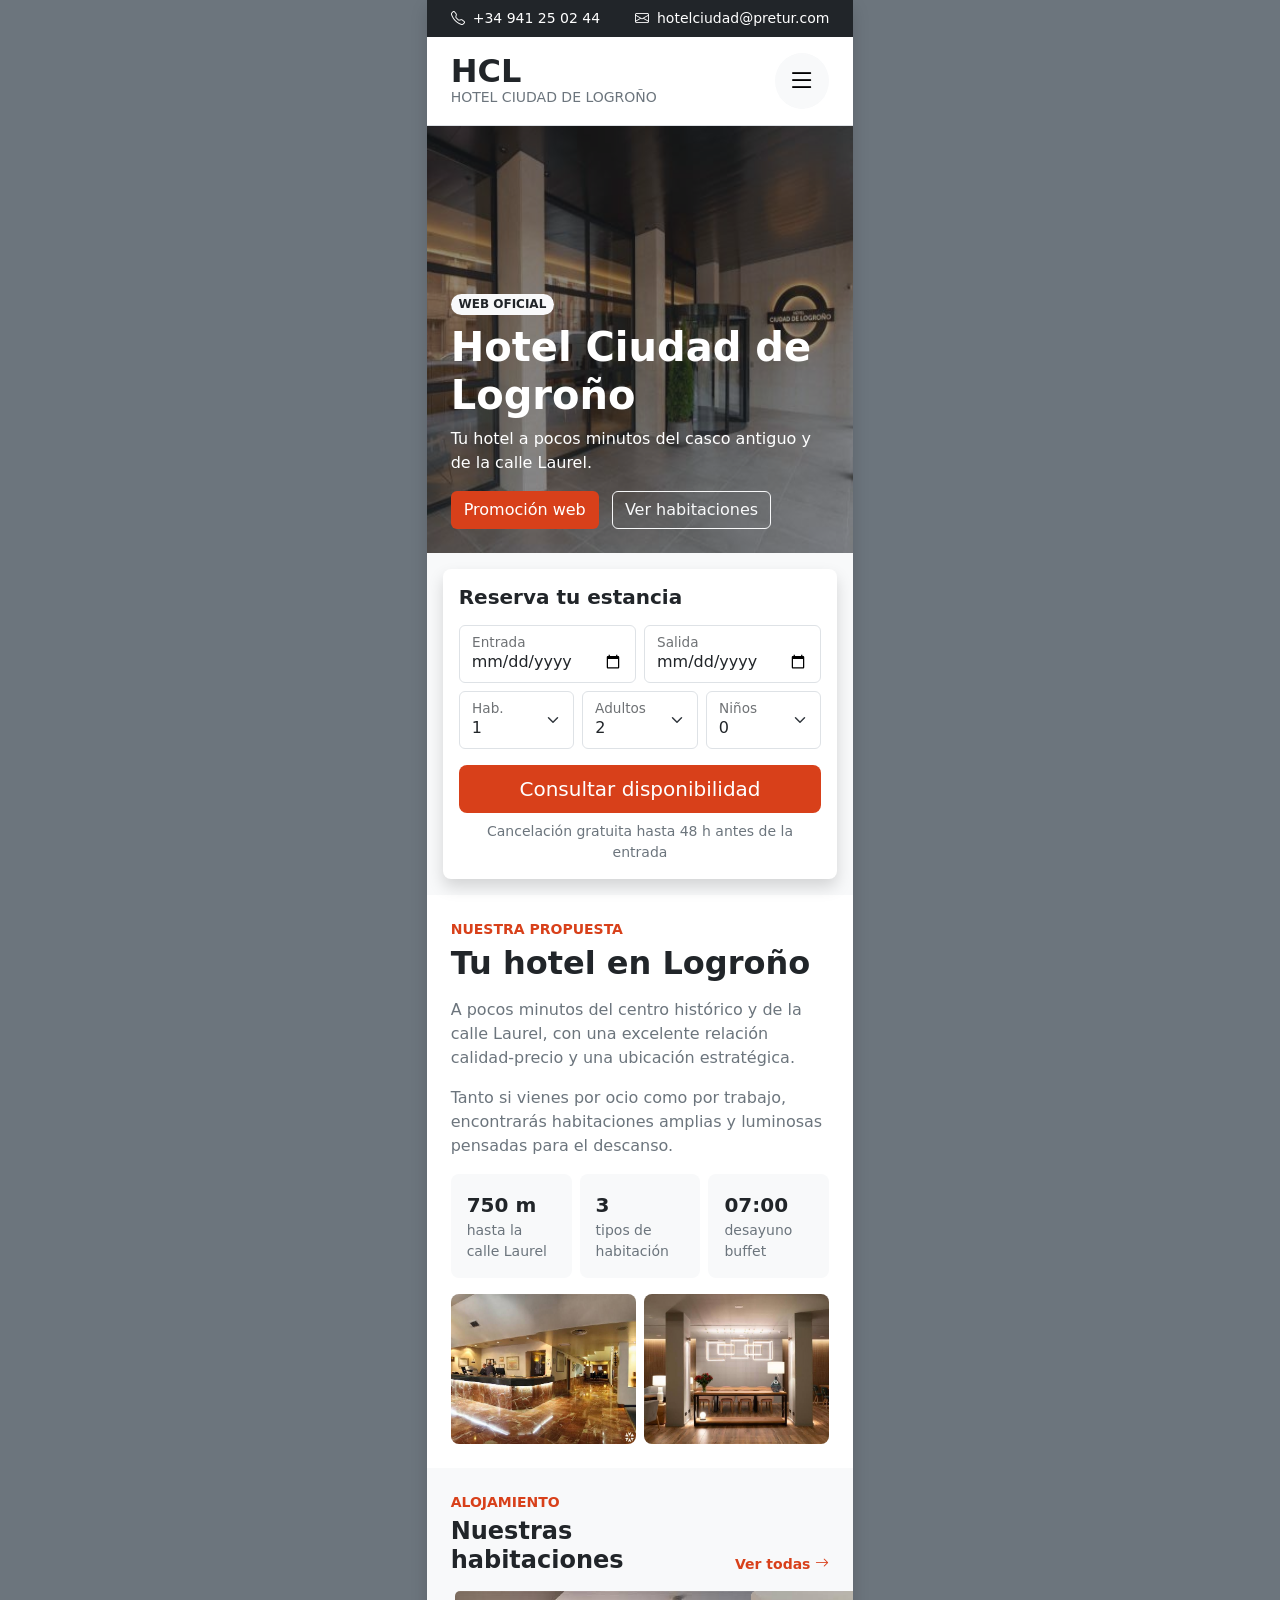
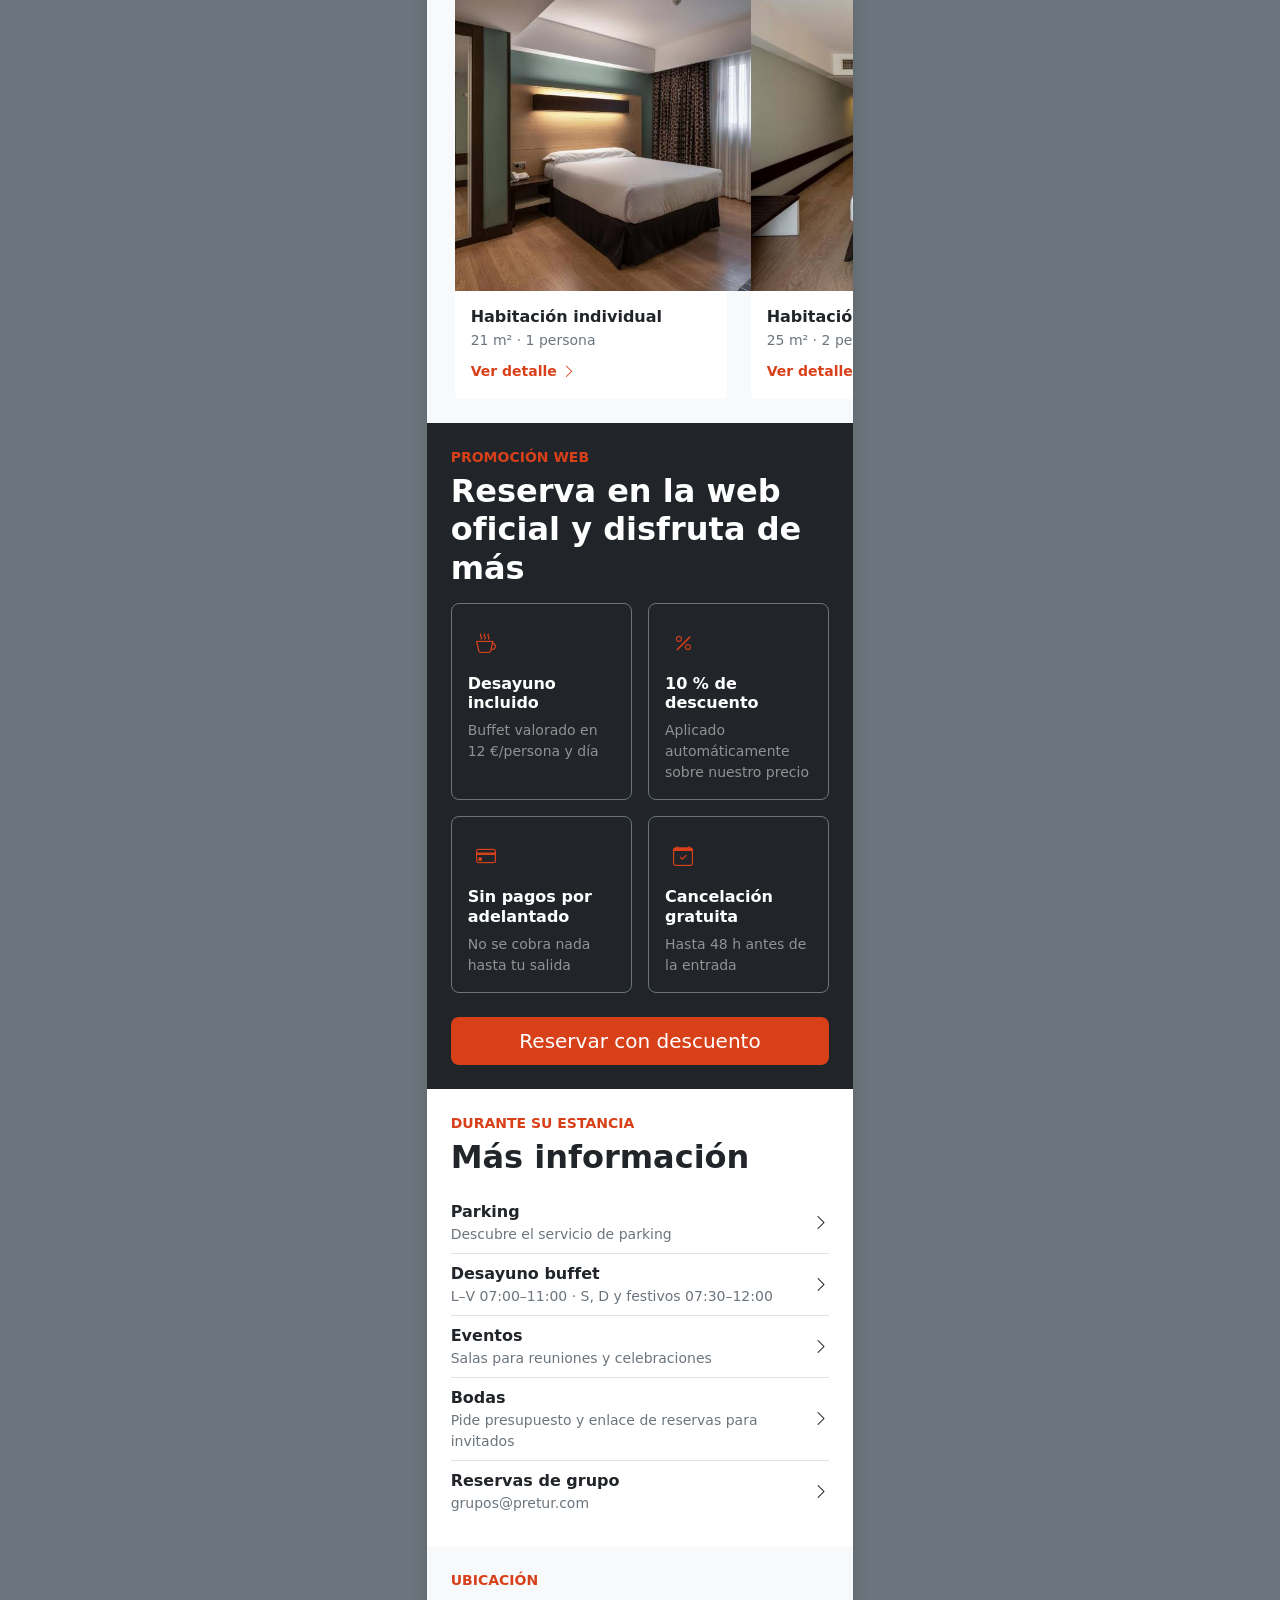
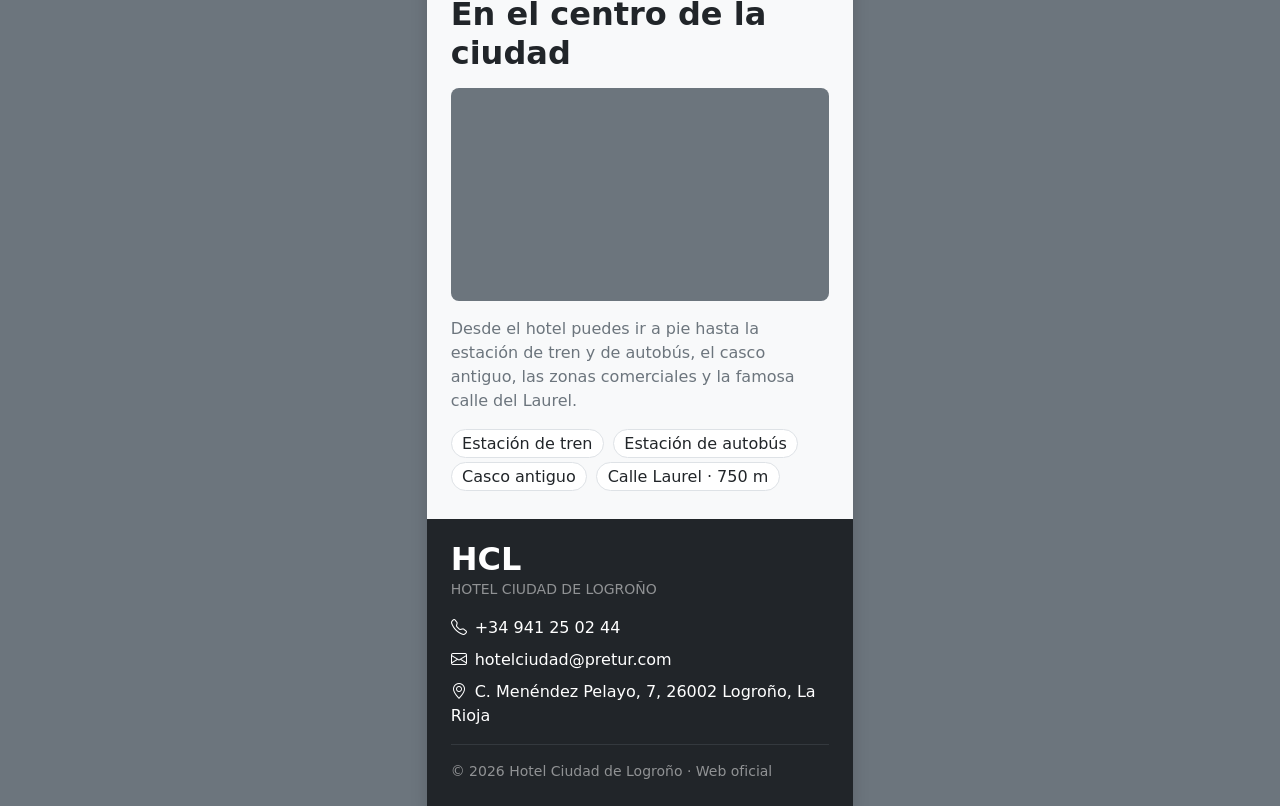
==== index.html @ 23ffe37f "primer commit" ====
<!DOCTYPE html>
<html lang="es">

<head>
    <meta charset="UTF-8">
    <meta name="viewport" content="width=device-width, initial-scale=1.0">
    <title>Hotel Ciudad de Logroño</title>
    <link href="https://cdn.jsdelivr.net/npm/bootstrap@5.0.2/dist/css/bootstrap.min.css" rel="stylesheet"
        integrity="sha384-EVSTQN3/azprG1Anm3QDgpJLIm9Nao0Yz1ztcQTwFspd3yD65VohhpuuCOmLASjC" crossorigin="anonymous">
    <link rel="stylesheet" href="https://cdn.jsdelivr.net/npm/bootstrap-icons@1.10.5/font/bootstrap-icons.css">
</head>

<body class="bg-secondary">
    <!-- Marco "movil": columna central que se estrecha en pantallas grandes -->
    <div class="container-fluid">
        <div class="row justify-content-center">
            <div class="col-12 col-sm-8 col-md-6 col-lg-5 col-xl-4 p-0 bg-white shadow">

                <!-- ================= HEADER ================= -->
                <header>
                    <div class="bg-dark text-white small py-2 px-4 d-flex justify-content-between align-items-center">
                        <span><i class="bi bi-telephone me-2"></i>+34 941 25 02 44</span>
                        <span><i class="bi bi-envelope me-2"></i>hotelciudad@pretur.com</span>
                    </div>  

                    <div class="bg-white border-bottom px-4 py-3 d-flex justify-content-between align-items-center">
                        <div class="d-flex flex-column">
                            <span class="h2 fw-bold text-dark lh-1 m-0">HCL</span>
                            <span class="small text-secondary text-uppercase text-nowrap">Hotel Ciudad de Logroño</span>
                        </div>
                        <button class="btn btn-light rounded-circle" type="button" aria-label="Menú">
                            <i class="bi bi-list fs-3"></i>
                        </button>
                    </div>
                </header>

                <main>

                    <!-- ================= HERO ================= -->
                    <section class="ratio ratio-1x1 bg-dark">
                        <div class="card bg-dark text-white border-0 rounded-0">
                            <img src="images/portada.jpg" class="card-img h-100 rounded-0" alt="Hotel Ciudad de Logroño"
                                style="background-color: grey; opacity: 50%;">
                            <div class="card-img-overlay d-flex flex-column justify-content-end p-4">
                                <div>
                                    <span class="badge rounded-pill bg-light text-dark mb-2">WEB OFICIAL</span>
                                </div>
                                <h2 class="display-6 fw-bold">Hotel Ciudad de Logroño</h2>
                                <p>Tu hotel a pocos minutos del casco antiguo y de la calle Laurel.</p>
                                <div>
                                    <a href="#promocion" class="btn me-2"
                                        style="background-color: #D8401A; color: white;">Promoción web</a>
                                    <a href="#habitaciones" class="btn btn-outline-light">Ver habitaciones</a>
                                </div>
                            </div>
                        </div>
                    </section>

                    <!-- ================= BUSCADOR ================= -->
                    <section class="bg-light p-3">
                        <form class="card border-0 shadow rounded-3">
                            <div class="card-body">
                                <h3 class="h5 fw-bold mb-3">Reserva tu estancia</h3>

                                <div class="row g-2 mb-2">
                                    <div class="col-6">
                                        <div class="form-floating">
                                            <input type="date" class="form-control" id="entrada" placeholder="Entrada">
                                            <label for="entrada">Entrada</label>
                                        </div>
                                    </div>
                                    <div class="col-6">
                                        <div class="form-floating">
                                            <input type="date" class="form-control" id="salida" placeholder="Salida">
                                            <label for="salida">Salida</label>
                                        </div>
                                    </div>
                                </div>

                                <div class="row g-2 mb-3">
                                    <div class="col-4">
                                        <div class="form-floating">
                                            <select class="form-select" id="habitaciones">
                                                <option selected>1</option>
                                                <option>2</option>
                                                <option>3</option>
                                            </select>
                                            <label for="habitaciones">Hab.</label>
                                        </div>
                                    </div>
                                    <div class="col-4">
                                        <div class="form-floating">
                                            <select class="form-select" id="adultos">
                                                <option>1</option>
                                                <option selected>2</option>
                                                <option>3</option>
                                            </select>
                                            <label for="adultos">Adultos</label>
                                        </div>
                                    </div>
                                    <div class="col-4">
                                        <div class="form-floating">
                                            <select class="form-select" id="ninos">
                                                <option selected>0</option>
                                                <option>1</option>
                                                <option>2</option>
                                            </select>
                                            <label for="ninos">Niños</label>
                                        </div>
                                    </div>
                                </div>

                                <button type="button" class="btn btn-lg w-100 mb-2"
                                    style="background-color: #D8401A; color: white;">Consultar disponibilidad</button>
                                <p class="small text-secondary text-center mb-0">Cancelación gratuita hasta 48 h antes
                                    de la entrada</p>
                            </div>
                        </form>
                    </section>

                    <!-- ================= NUESTRA PROPUESTA ================= -->
                    <section class="p-4">
                        <p class="text-uppercase small fw-bold mb-1" style="color: #D8401A;">Nuestra propuesta</p>
                        <h2 class="fw-bold mb-3">Tu hotel en Logroño</h2>
                        <p class="text-secondary">A pocos minutos del centro histórico y de la calle Laurel, con una
                            excelente relación calidad-precio y una ubicación estratégica.</p>
                        <p class="text-secondary">Tanto si vienes por ocio como por trabajo, encontrarás habitaciones
                            amplias y luminosas pensadas para el descanso.</p>

                        <div class="row g-2 mb-3">
                            <div class="col-4">
                                <div class="bg-light rounded-3 p-3 h-100">
                                    <div class="fw-bold fs-5">750 m</div>
                                    <div class="small text-secondary">hasta la calle Laurel</div>
                                </div>
                            </div>
                            <div class="col-4">
                                <div class="bg-light rounded-3 p-3 h-100">
                                    <div class="fw-bold fs-5">3</div>
                                    <div class="small text-secondary">tipos de habitación</div>
                                </div>
                            </div>
                            <div class="col-4">
                                <div class="bg-light rounded-3 p-3 h-100">
                                    <div class="fw-bold fs-5">07:00</div>
                                    <div class="small text-secondary">desayuno buffet</div>
                                </div>
                            </div>
                        </div>

                        <div class="row g-2">
                            <div class="col-6">
                                <img src="images/hall.jpg" class="img-fluid rounded-3" alt="Hall del hotel" style="width: 250px; height: 150px;">
                            </div>
                            <div class="col-6">
                                <img src="images/hall2.jpg" class="img-fluid rounded-3" alt="Entrada del hotel" style="width: 250px; height: 150px;">
                            </div>
                        </div>
                    </section>

                    <!-- ================= HABITACIONES ================= -->
                    <section id="habitaciones" class="bg-light py-4">
                        <div class="px-4 mb-3 d-flex justify-content-between align-items-end">
                            <div>
                                <p class="text-uppercase small fw-bold mb-1" style="color: #D8401A;">Alojamiento</p>
                                <h2 class="h4 fw-bold mb-0">Nuestras habitaciones</h2>
                            </div>
                            <a href="#" class="text-decoration-none fw-bold small text-nowrap" style="color: #D8401A;">
                                Ver todas <i class="bi bi-arrow-right"></i>
                            </a>
                        </div>

                        <!-- Carrusel horizontal con scroll -->
                        <div class="row flex-nowrap overflow-auto mx-0 px-3">
                            <div class="col-9">
                                <div class="card border-0 h-100">
                                    <img src="images/habitacion1.jpg" class="card-img-top" alt="Habitación individual" style="width: 350px; height: 300px;">
                                    <div class="card-body">
                                        <h3 class="h6 fw-bold mb-1">Habitación individual</h3>
                                        <p class="small text-secondary mb-2">21 m² · 1 persona</p>
                                        <a href="#" class="small fw-bold text-decoration-none"
                                            style="color: #D8401A;">Ver detalle <i class="bi bi-chevron-right"></i></a>
                                    </div>
                                </div>
                            </div>
                            <div class="col-9">
                                <div class="card border-0 h-100">
                                    <img src="images/habitacion2.jpg" class="card-img-top" alt="Habitación doble" style="width: 350px; height: 300px;">
                                    <div class="card-body">
                                        <h3 class="h6 fw-bold mb-1">Habitación doble</h3>
                                        <p class="small text-secondary mb-2">25 m² · 2 personas máx.</p>
                                        <a href="#" class="small fw-bold text-decoration-none"
                                            style="color: #D8401A;">Ver detalle <i class="bi bi-chevron-right"></i></a>
                                    </div>
                                </div>
                            </div>
                            <div class="col-9">
                                <div class="card border-0 h-100">
                                    <img src="images/habitacion3.jpg" class="card-img-top" alt="Habitación doble" style="width: 350px; height: 300px;">
                                    <div class="card-body">
                                        <h3 class="h6 fw-bold mb-1">Habitación Triple</h3>
                                        <p class="small text-secondary mb-2">30 m² · 3 personas máx.</p>
                                        <a href="#" class="small fw-bold text-decoration-none"
                                            style="color: #D8401A;">Ver detalle <i class="bi bi-chevron-right"></i></a>
                                    </div>
                                </div>
                            </div>
                        </div>
                    </section>

                    <!-- ================= PROMOCIÓN WEB ================= -->
                    <section id="promocion" class="bg-dark text-white p-4">
                        <p class="text-uppercase small fw-bold mb-1" style="color: #D8401A;">Promoción web</p>
                        <h2 class="fw-bold mb-3">Reserva en la web oficial y disfruta de más</h2>

                        <div class="row row-cols-2 g-3 mb-4">
                            <div class="col">
                                <div class="border border-secondary rounded-3 p-3 h-100">
                                    <span class="rounded-circle d-inline-flex p-2 mb-2" style="color: #D8401A;"><i
                                            class="bi bi-cup-hot fs-5"></i></span>
                                    <h3 class="h6 fw-bold">Desayuno incluido</h3>
                                    <p class="small text-white-50 mb-0">Buffet valorado en 12 €/persona y día</p>
                                </div>
                            </div>
                            <div class="col">
                                <div class="border border-secondary rounded-3 p-3 h-100">
                                    <span class="rounded-circle d-inline-flex p-2 mb-2" style="color: #D8401A;"><i
                                            class="bi bi-percent fs-5"></i></span>
                                    <h3 class="h6 fw-bold">10 % de descuento</h3>
                                    <p class="small text-white-50 mb-0">Aplicado automáticamente sobre nuestro precio
                                    </p>
                                </div>
                            </div>
                            <div class="col">
                                <div class="border border-secondary rounded-3 p-3 h-100">
                                    <span class="rounded-circle d-inline-flex p-2 mb-2" style="color: #D8401A;"><i
                                            class="bi bi-credit-card fs-5"></i></span>
                                    <h3 class="h6 fw-bold">Sin pagos por adelantado</h3>
                                    <p class="small text-white-50 mb-0">No se cobra nada hasta tu salida</p>
                                </div>
                            </div>
                            <div class="col">
                                <div class="border border-secondary rounded-3 p-3 h-100">
                                    <span class="rounded-circle d-inline-flex p-2 mb-2" style="color: #D8401A;"><i
                                            class="bi bi-calendar-check fs-5"></i></span>
                                    <h3 class="h6 fw-bold">Cancelación gratuita</h3>
                                    <p class="small text-white-50 mb-0">Hasta 48 h antes de la entrada</p>
                                </div>
                            </div>
                        </div>

                        <a href="#" class="btn btn-lg w-100" style="background-color: #D8401A; color: white;">Reservar
                            con descuento</a>
                    </section>

                    <!-- ================= MÁS INFORMACIÓN ================= -->
                    <section class="p-4">
                        <p class="text-uppercase small fw-bold mb-1" style="color: #D8401A;">Durante su estancia</p>
                        <h2 class="fw-bold mb-3">Más información</h2>

                        <div class="list-group list-group-flush">
                            <a href="#"
                                class="list-group-item list-group-item-action px-0 d-flex justify-content-between align-items-center">
                                <div>
                                    <div class="fw-bold">Parking</div>
                                    <div class="small text-secondary">Descubre el servicio de parking</div>
                                </div>
                                <i class="bi bi-chevron-right"></i>
                            </a>
                            <a href="#"
                                class="list-group-item list-group-item-action px-0 d-flex justify-content-between align-items-center">
                                <div>
                                    <div class="fw-bold">Desayuno buffet</div>
                                    <div class="small text-secondary">L–V 07:00–11:00 · S, D y festivos 07:30–12:00
                                    </div>
                                </div>
                                <i class="bi bi-chevron-right"></i>
                            </a>
                            <a href="#"
                                class="list-group-item list-group-item-action px-0 d-flex justify-content-between align-items-center">
                                <div>
                                    <div class="fw-bold">Eventos</div>
                                    <div class="small text-secondary">Salas para reuniones y celebraciones</div>
                                </div>
                                <i class="bi bi-chevron-right"></i>
                            </a>
                            <a href="#"
                                class="list-group-item list-group-item-action px-0 d-flex justify-content-between align-items-center">
                                <div>
                                    <div class="fw-bold">Bodas</div>
                                    <div class="small text-secondary">Pide presupuesto y enlace de reservas para
                                        invitados</div>
                                </div>
                                <i class="bi bi-chevron-right"></i>
                            </a>
                            <a href="mailto:grupos@pretur.com"
                                class="list-group-item list-group-item-action px-0 d-flex justify-content-between align-items-center">
                                <div>
                                    <div class="fw-bold">Reservas de grupo</div>
                                    <div class="small text-secondary">grupos@pretur.com</div>
                                </div>
                                <i class="bi bi-chevron-right"></i>
                            </a>
                        </div>
                    </section>

                    <!-- ================= UBICACIÓN ================= -->
                    <section class="bg-light p-4">
                        <p class="text-uppercase small fw-bold mb-1" style="color: #D8401A;">Ubicación</p>
                        <h2 class="fw-bold mb-3">En el centro de la ciudad</h2>

                        <div class="ratio ratio-16x9 mb-3">
                            <div
                                class="bg-secondary text-white rounded-3 d-flex flex-column justify-content-center align-items-center">
                                <iframe
                                    src="https://www.google.com/maps/embed?pb=!1m18!1m12!1m3!1d2943.4711479007674!2d-2.450321223416229!3d42.46026722876452!2m3!1f0!2f0!3f0!3m2!1i1024!2i768!4f13.1!3m3!1m2!1s0xd5aab4431d59f9f%3A0x61da43ba1b07fd0f!2sC.%20Men%C3%A9ndez%20Pelayo%2C%207%2C%2026002%20Logro%C3%B1o%2C%20La%20Rioja!5e0!3m2!1ses!2ses!4v1793877138942!5m2!1ses!2ses"
                                    width="505" height="450" style="border:0;" allowfullscreen="" loading="lazy"
                                    referrerpolicy="strict-origin-when-cross-origin"></iframe>
                            </div>
                        </div>

                        <p class="text-secondary">Desde el hotel puedes ir a pie hasta la estación de tren y de autobús,
                            el casco antiguo, las zonas comerciales y la famosa calle del Laurel.</p>

                        <div>
                            <span class="badge rounded-pill bg-white text-dark border fw-normal fs-6 me-1 mb-1">Estación
                                de tren</span>
                            <span class="badge rounded-pill bg-white text-dark border fw-normal fs-6 me-1 mb-1">Estación
                                de autobús</span>
                            <span class="badge rounded-pill bg-white text-dark border fw-normal fs-6 me-1 mb-1">Casco
                                antiguo</span>
                            <span class="badge rounded-pill bg-white text-dark border fw-normal fs-6 mb-1">Calle Laurel
                                · 750 m</span>
                        </div>
                    </section>
                </main>

                <!-- ================= FOOTER ================= -->
                <footer class="bg-dark text-white p-4">
                    <div class="mb-3">
                        <div class="h2 fw-bold lh-1 mb-1">HCL</div>
                        <div class="small text-white-50 text-uppercase">Hotel Ciudad de Logroño</div>
                    </div>
                    <p class="mb-2"><i class="bi bi-telephone me-2"></i>+34 941 25 02 44</p>
                    <p class="mb-2"><i class="bi bi-envelope me-2"></i>hotelciudad@pretur.com</p>
                    <p class="mb-3"><i class="bi bi-geo-alt me-2"></i>C. Menéndez Pelayo, 7, 26002 Logroño, La Rioja</p>
                    <hr class="border-secondary">
                    <p class="small text-white-50 mb-0">© 2026 Hotel Ciudad de Logroño · Web oficial</p>
                </footer>

            </div>
        </div>
    </div>

    <!-- Bootstrap 5.0.2 JS Bundle -->
    <script src="https://cdn.jsdelivr.net/npm/bootstrap@5.0.2/dist/js/bootstrap.bundle.min.js"
        integrity="sha384-MrcW6ZMFYlzcLA8Nl+NtUVF0sA7MsXsP1UyJoMp4YLEuNSfAP+JcXn/tWtIaxVXM"
        crossorigin="anonymous"></script>
</body>

</html>
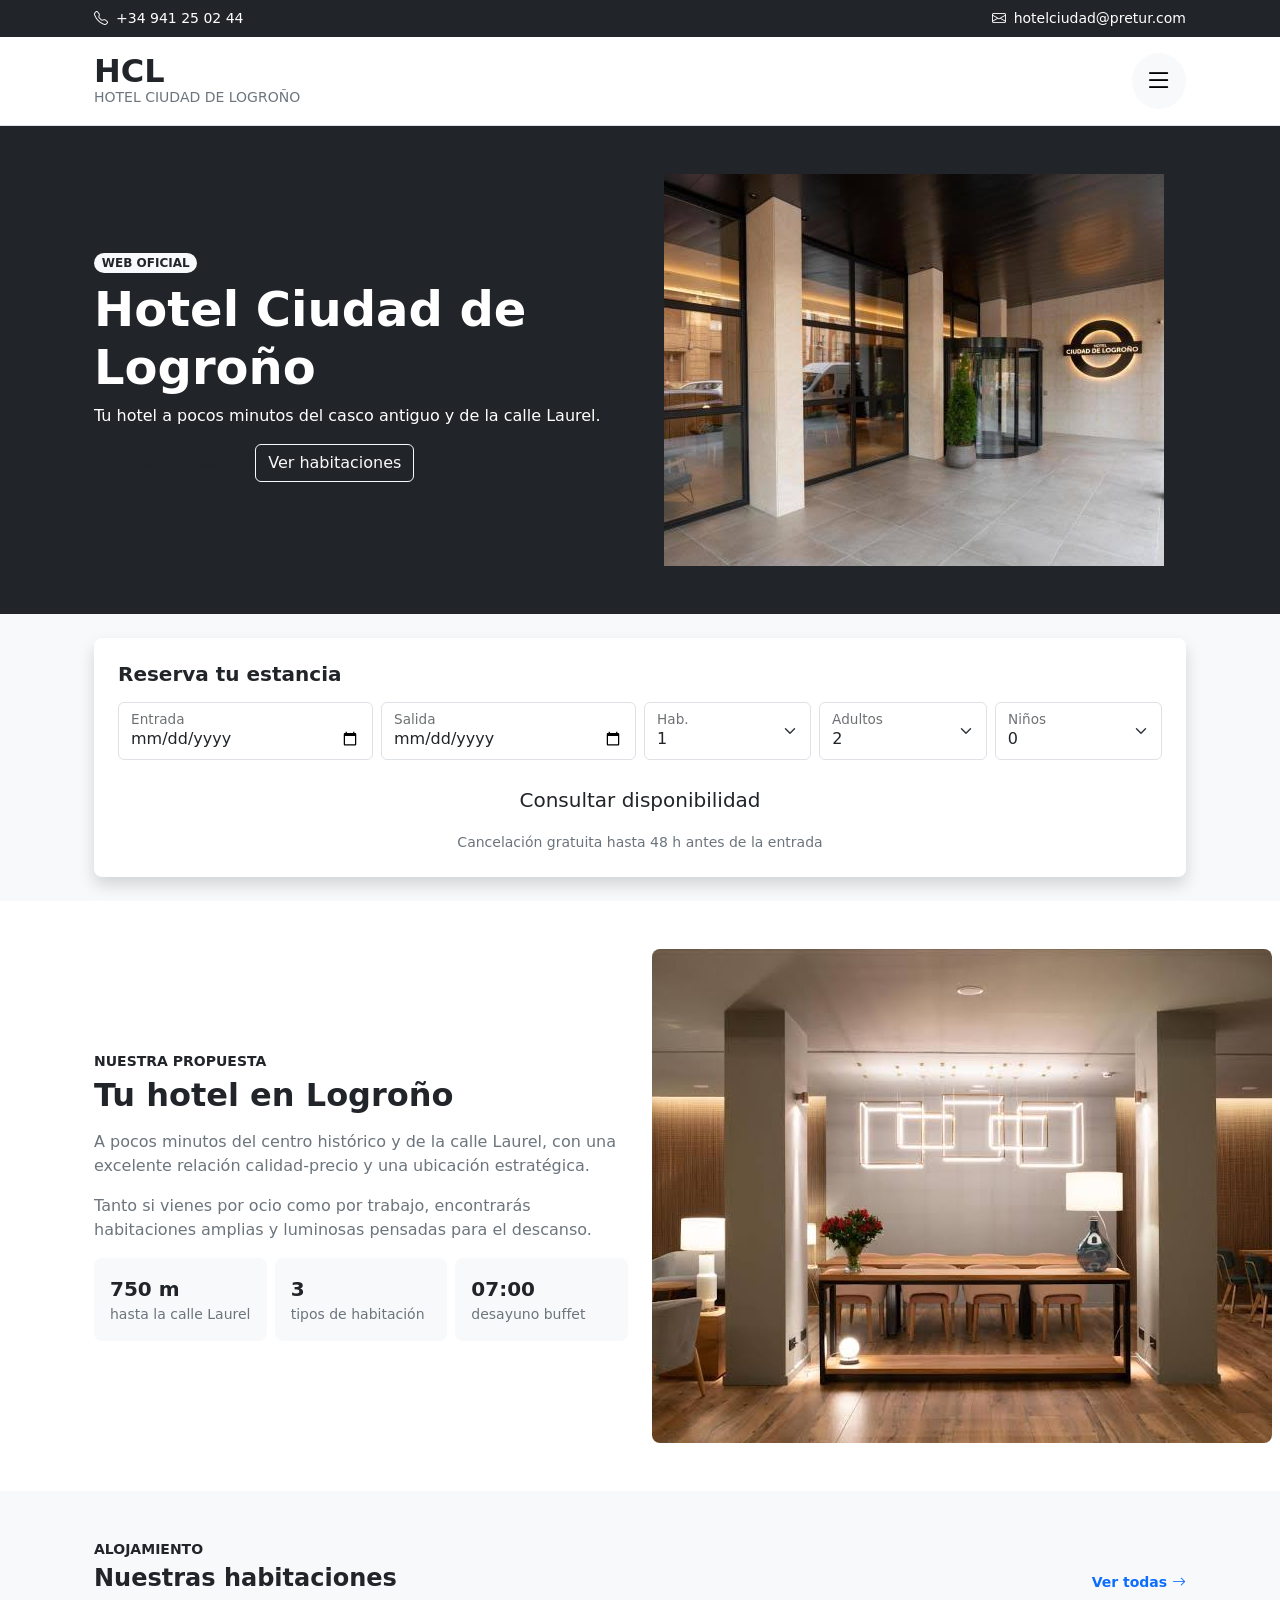
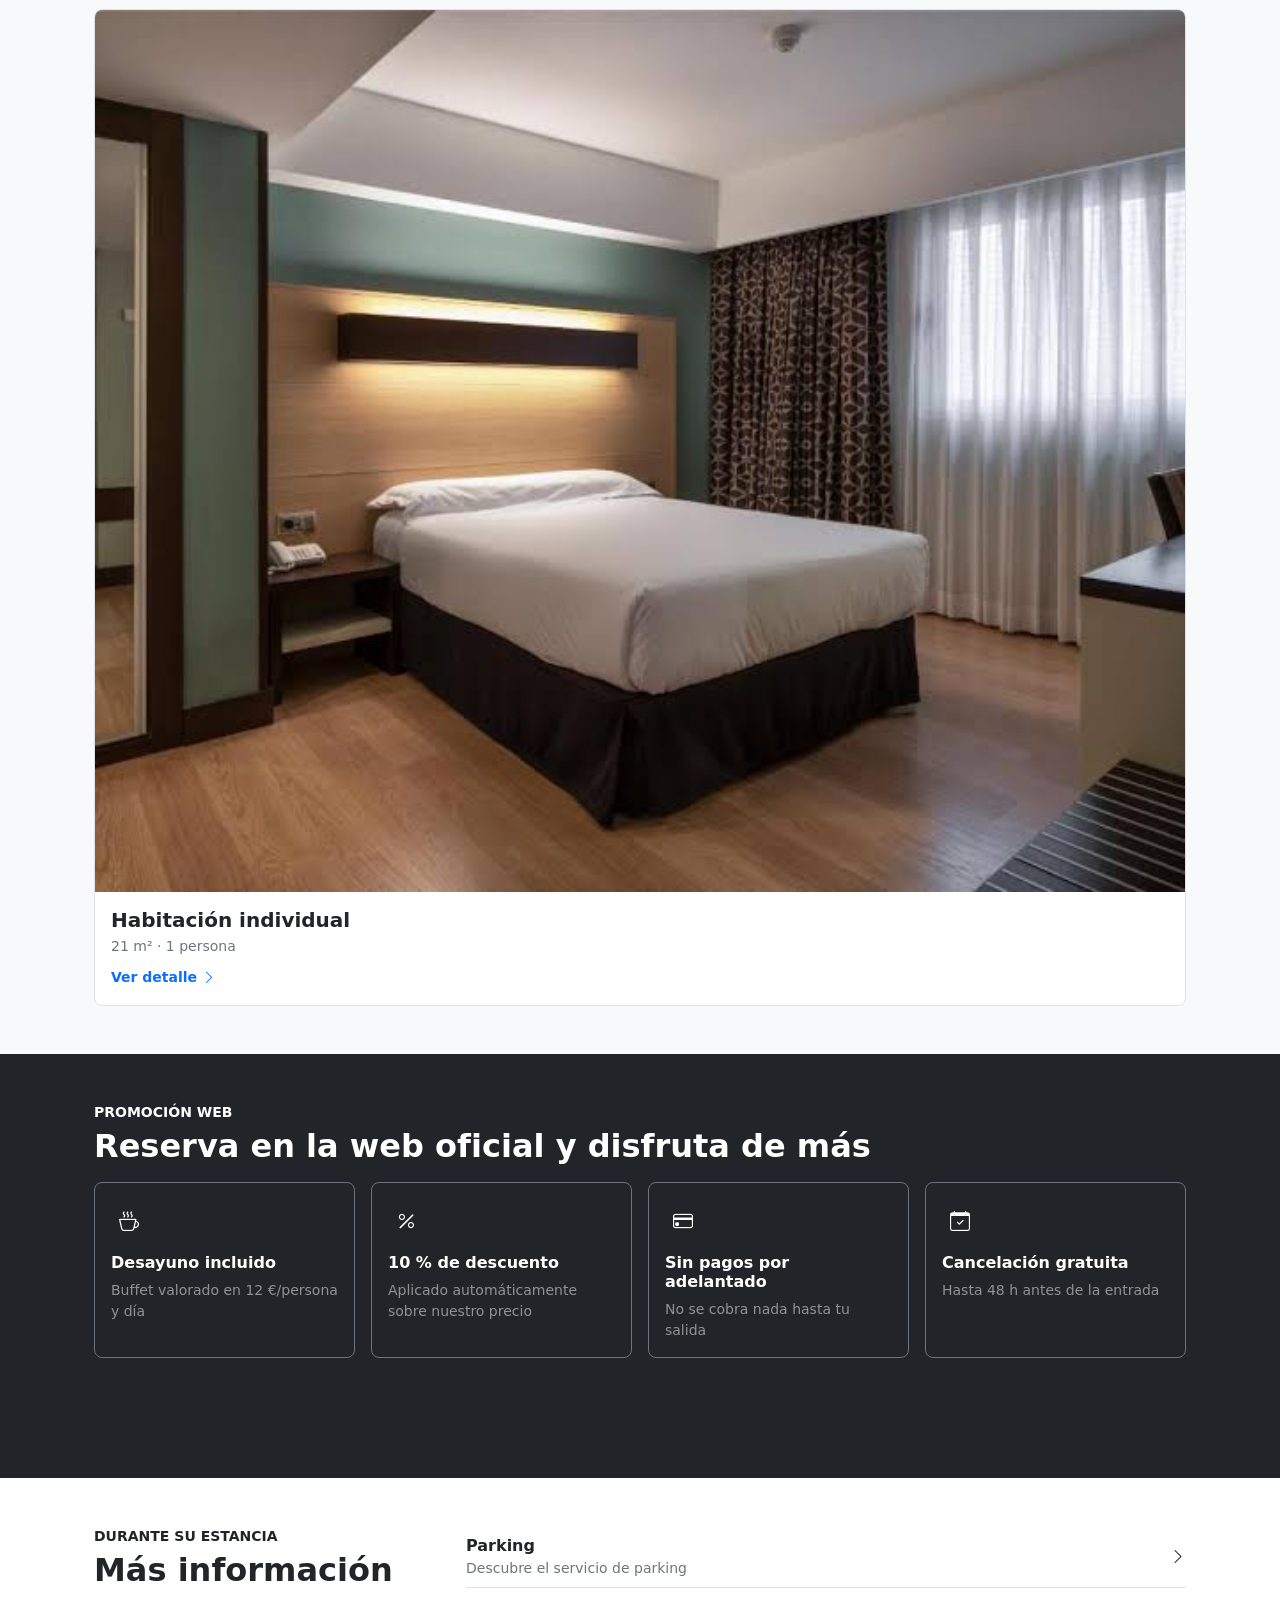
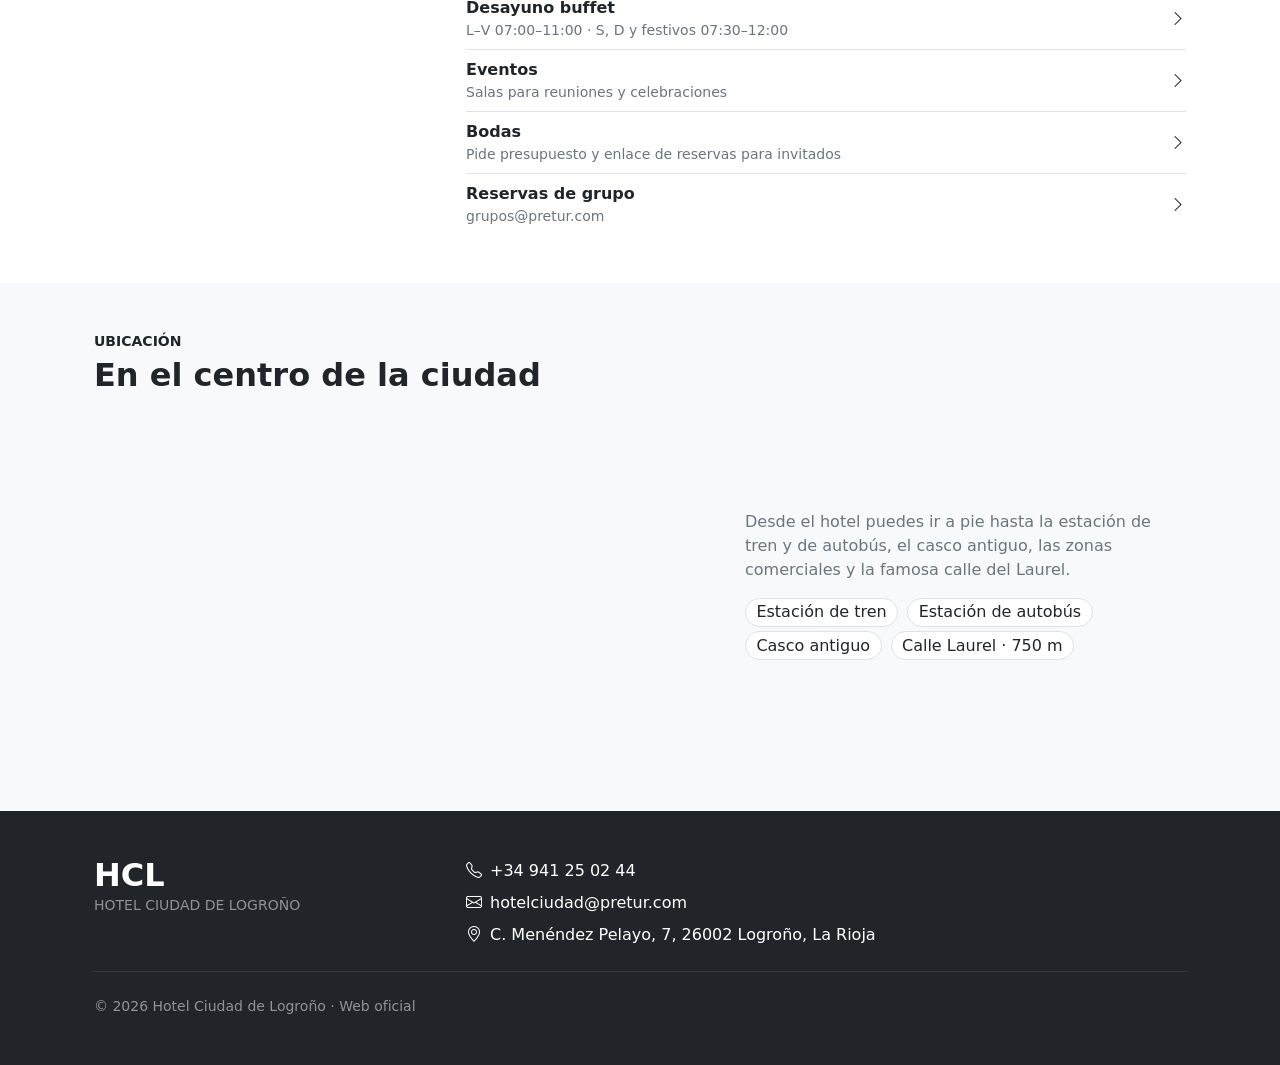
==== commit 93b3d233: "con reserva" ====
--- a/index.html
+++ b/index.html
@@ -8,126 +8,143 @@
     <link href="https://cdn.jsdelivr.net/npm/bootstrap@5.0.2/dist/css/bootstrap.min.css" rel="stylesheet"
         integrity="sha384-EVSTQN3/azprG1Anm3QDgpJLIm9Nao0Yz1ztcQTwFspd3yD65VohhpuuCOmLASjC" crossorigin="anonymous">
     <link rel="stylesheet" href="https://cdn.jsdelivr.net/npm/bootstrap-icons@1.10.5/font/bootstrap-icons.css">
+    <link rel="stylesheet" href="css/estilos.css">
 </head>
 
-<body class="bg-secondary">
-    <!-- Marco "movil": columna central que se estrecha en pantallas grandes -->
-    <div class="container-fluid">
-        <div class="row justify-content-center">
-            <div class="col-12 col-sm-8 col-md-6 col-lg-5 col-xl-4 p-0 bg-white shadow">
-
-                <!-- ================= HEADER ================= -->
-                <header>
-                    <div class="bg-dark text-white small py-2 px-4 d-flex justify-content-between align-items-center">
-                        <span><i class="bi bi-telephone me-2"></i>+34 941 25 02 44</span>
-                        <span><i class="bi bi-envelope me-2"></i>hotelciudad@pretur.com</span>
-                    </div>  
-
-                    <div class="bg-white border-bottom px-4 py-3 d-flex justify-content-between align-items-center">
-                        <div class="d-flex flex-column">
-                            <span class="h2 fw-bold text-dark lh-1 m-0">HCL</span>
-                            <span class="small text-secondary text-uppercase text-nowrap">Hotel Ciudad de Logroño</span>
-                        </div>
-                        <button class="btn btn-light rounded-circle" type="button" aria-label="Menú">
-                            <i class="bi bi-list fs-3"></i>
-                        </button>
-                    </div>
-                </header>
-
-                <main>
-
-                    <!-- ================= HERO ================= -->
-                    <section class="ratio ratio-1x1 bg-dark">
-                        <div class="card bg-dark text-white border-0 rounded-0">
-                            <img src="images/portada.jpg" class="card-img h-100 rounded-0" alt="Hotel Ciudad de Logroño"
-                                style="background-color: grey; opacity: 50%;">
-                            <div class="card-img-overlay d-flex flex-column justify-content-end p-4">
-                                <div>
-                                    <span class="badge rounded-pill bg-light text-dark mb-2">WEB OFICIAL</span>
-                                </div>
-                                <h2 class="display-6 fw-bold">Hotel Ciudad de Logroño</h2>
-                                <p>Tu hotel a pocos minutos del casco antiguo y de la calle Laurel.</p>
-                                <div>
-                                    <a href="#promocion" class="btn me-2"
-                                        style="background-color: #D8401A; color: white;">Promoción web</a>
-                                    <a href="#habitaciones" class="btn btn-outline-light">Ver habitaciones</a>
-                                </div>
-                            </div>
-                        </div>
-                    </section>
-
-                    <!-- ================= BUSCADOR ================= -->
-                    <section class="bg-light p-3">
-                        <form class="card border-0 shadow rounded-3">
-                            <div class="card-body">
-                                <h3 class="h5 fw-bold mb-3">Reserva tu estancia</h3>
-
-                                <div class="row g-2 mb-2">
-                                    <div class="col-6">
-                                        <div class="form-floating">
-                                            <input type="date" class="form-control" id="entrada" placeholder="Entrada">
-                                            <label for="entrada">Entrada</label>
-                                        </div>
-                                    </div>
-                                    <div class="col-6">
-                                        <div class="form-floating">
-                                            <input type="date" class="form-control" id="salida" placeholder="Salida">
-                                            <label for="salida">Salida</label>
-                                        </div>
-                                    </div>
-                                </div>
-
-                                <div class="row g-2 mb-3">
-                                    <div class="col-4">
-                                        <div class="form-floating">
-                                            <select class="form-select" id="habitaciones">
-                                                <option selected>1</option>
-                                                <option>2</option>
-                                                <option>3</option>
-                                            </select>
-                                            <label for="habitaciones">Hab.</label>
-                                        </div>
-                                    </div>
-                                    <div class="col-4">
-                                        <div class="form-floating">
-                                            <select class="form-select" id="adultos">
-                                                <option>1</option>
-                                                <option selected>2</option>
-                                                <option>3</option>
-                                            </select>
-                                            <label for="adultos">Adultos</label>
-                                        </div>
-                                    </div>
-                                    <div class="col-4">
-                                        <div class="form-floating">
-                                            <select class="form-select" id="ninos">
-                                                <option selected>0</option>
-                                                <option>1</option>
-                                                <option>2</option>
-                                            </select>
-                                            <label for="ninos">Niños</label>
-                                        </div>
-                                    </div>
-                                </div>
-
-                                <button type="button" class="btn btn-lg w-100 mb-2"
-                                    style="background-color: #D8401A; color: white;">Consultar disponibilidad</button>
-                                <p class="small text-secondary text-center mb-0">Cancelación gratuita hasta 48 h antes
-                                    de la entrada</p>
-                            </div>
-                        </form>
-                    </section>
-
-                    <!-- ================= NUESTRA PROPUESTA ================= -->
-                    <section class="p-4">
-                        <p class="text-uppercase small fw-bold mb-1" style="color: #D8401A;">Nuestra propuesta</p>
+<body>
+
+    <!-- ================= HEADER ================= -->
+    <header>
+        <div class="bg-dark text-white small py-2">
+            <div class="container px-4 d-flex flex-wrap justify-content-between align-items-center">
+                <a href="tel:+34941250244" class="text-white text-decoration-none">
+                    <i class="bi bi-telephone me-2"></i>+34 941 25 02 44
+                </a>
+                <a href="mailto:hotelciudad@pretur.com" class="text-white text-decoration-none">
+                    <i class="bi bi-envelope me-2"></i>hotelciudad@pretur.com
+                </a>
+            </div>
+        </div>
+
+        <div class="bg-white border-bottom">
+            <div class="container px-4 py-3 d-flex justify-content-between align-items-center">
+                <a href="index.html" class="d-flex flex-column text-decoration-none">
+                    <span class="h2 fw-bold text-dark lh-1 m-0">HCL</span>
+                    <span class="small text-secondary text-uppercase text-nowrap">Hotel Ciudad de Logroño</span>
+                </a>
+                <button class="btn btn-light rounded-circle" type="button" aria-label="Menú">
+                    <i class="bi bi-list fs-3"></i>
+                </button>
+            </div>
+        </div>
+    </header>
+
+    <main>
+
+        <!-- ================= HERO ================= -->
+        <section class="hero bg-dark text-white">
+            <div class="container px-0 px-lg-4">
+                <div class="row g-0 align-items-lg-center">
+                    <div
+                        class="col-lg-6 hero-texto d-flex flex-column justify-content-end justify-content-lg-center px-4 px-lg-0 pe-lg-4 py-4 py-lg-5">
+                        <div>
+                            <span class="badge rounded-pill bg-light text-dark mb-2">WEB OFICIAL</span>
+                        </div>
+                        <h1 class="display-5 fw-bold">Hotel Ciudad de Logroño</h1>
+                        <p>Tu hotel a pocos minutos del casco antiguo y de la calle Laurel.</p>
+                        <div>
+                            <a href="#promocion" class="btn btn-hcl me-2 mb-2">Promoción web</a>
+                            <a href="habitaciones.html" class="btn btn-outline-light mb-2">Ver habitaciones</a>
+                        </div>
+                    </div>
+
+                    <div class="col-lg-6 hero-imagen ps-lg-4 py-lg-5">
+                        <img src="images/portada.jpg" alt="Entrada del Hotel Ciudad de Logroño">
+                    </div>
+                </div>
+            </div>
+        </section>
+
+        <!-- ================= BUSCADOR ================= -->
+        <section id="buscador" class="bg-light py-4">
+            <div class="container px-4">
+                <form class="card border-0 shadow rounded-3" action="habitacionesDisponibles.html" method="get">
+                    <div class="card-body p-4">
+                        <h2 class="h5 fw-bold mb-3">Reserva tu estancia</h2>
+
+                        <div class="row g-2 mb-3">
+                            <div class="col-6 col-lg-3">
+                                <div class="form-floating">
+                                    <input type="date" class="form-control" id="entrada" name="entrada"
+                                        placeholder="Entrada">
+                                    <label for="entrada">Entrada</label>
+                                </div>
+                            </div>
+                            <div class="col-6 col-lg-3">
+                                <div class="form-floating">
+                                    <input type="date" class="form-control" id="salida" name="salida"
+                                        placeholder="Salida">
+                                    <label for="salida">Salida</label>
+                                </div>
+                            </div>
+                            <div class="col-4 col-lg-2">
+                                <div class="form-floating">
+                                    <select class="form-select" id="numHabitaciones" name="habitaciones">
+                                        <option selected>1</option>
+                                        <option>2</option>
+                                        <option>3</option>
+                                    </select>
+                                    <label for="numHabitaciones">Hab.</label>
+                                </div>
+                            </div>
+                            <div class="col-4 col-lg-2">
+                                <div class="form-floating">
+                                    <select class="form-select" id="adultos" name="adultos">
+                                        <option>1</option>
+                                        <option selected>2</option>
+                                        <option>3</option>
+                                    </select>
+                                    <label for="adultos">Adultos</label>
+                                </div>
+                            </div>
+                            <div class="col-4 col-lg-2">
+                                <div class="form-floating">
+                                    <select class="form-select" id="ninos" name="ninos">
+                                        <option selected>0</option>
+                                        <option>1</option>
+                                        <option>2</option>
+                                    </select>
+                                    <label for="ninos">Niños</label>
+                                </div>
+                            </div>
+                        </div>
+
+                        <div class="row justify-content-center">
+                            <div class="col-12 col-md-6 col-lg-4">
+                                <button type="submit" class="btn btn-hcl btn-lg w-100 mb-2">Consultar
+                                    disponibilidad</button>
+                            </div>
+                        </div>
+                        <p class="small text-secondary text-center mb-0">Cancelación gratuita hasta 48 h antes de la
+                            entrada</p>
+                    </div>
+                </form>
+            </div>
+        </section>
+
+        <!-- ================= NUESTRA PROPUESTA ================= -->
+        <section class="bg-white">
+            <div class="container px-4 py-4 py-lg-5">
+                <div class="row align-items-center g-4">
+                    <div class="col-lg-6">
+                        <p class="text-uppercase small fw-bold text-hcl mb-1">Nuestra propuesta</p>
                         <h2 class="fw-bold mb-3">Tu hotel en Logroño</h2>
                         <p class="text-secondary">A pocos minutos del centro histórico y de la calle Laurel, con una
                             excelente relación calidad-precio y una ubicación estratégica.</p>
                         <p class="text-secondary">Tanto si vienes por ocio como por trabajo, encontrarás habitaciones
                             amplias y luminosas pensadas para el descanso.</p>
 
-                        <div class="row g-2 mb-3">
+                        <div class="row g-2">
                             <div class="col-4">
                                 <div class="bg-light rounded-3 p-3 h-100">
                                     <div class="fw-bold fs-5">750 m</div>
@@ -147,117 +164,161 @@
                                 </div>
                             </div>
                         </div>
-
+                    </div>
+
+                    <div class="col-lg-6">
                         <div class="row g-2">
                             <div class="col-6">
-                                <img src="images/hall.jpg" class="img-fluid rounded-3" alt="Hall del hotel" style="width: 250px; height: 150px;">
-                            </div>
-                            <div class="col-6">
-                                <img src="images/hall2.jpg" class="img-fluid rounded-3" alt="Entrada del hotel" style="width: 250px; height: 150px;">
-                            </div>
-                        </div>
-                    </section>
-
-                    <!-- ================= HABITACIONES ================= -->
-                    <section id="habitaciones" class="bg-light py-4">
-                        <div class="px-4 mb-3 d-flex justify-content-between align-items-end">
-                            <div>
-                                <p class="text-uppercase small fw-bold mb-1" style="color: #D8401A;">Alojamiento</p>
-                                <h2 class="h4 fw-bold mb-0">Nuestras habitaciones</h2>
-                            </div>
-                            <a href="#" class="text-decoration-none fw-bold small text-nowrap" style="color: #D8401A;">
-                                Ver todas <i class="bi bi-arrow-right"></i>
-                            </a>
-                        </div>
-
-                        <!-- Carrusel horizontal con scroll -->
-                        <div class="row flex-nowrap overflow-auto mx-0 px-3">
-                            <div class="col-9">
-                                <div class="card border-0 h-100">
-                                    <img src="images/habitacion1.jpg" class="card-img-top" alt="Habitación individual" style="width: 350px; height: 300px;">
-                                    <div class="card-body">
-                                        <h3 class="h6 fw-bold mb-1">Habitación individual</h3>
-                                        <p class="small text-secondary mb-2">21 m² · 1 persona</p>
-                                        <a href="#" class="small fw-bold text-decoration-none"
-                                            style="color: #D8401A;">Ver detalle <i class="bi bi-chevron-right"></i></a>
+                                <img src="images/hall2.jpg" class="img-cover foto-galeria rounded-3"
+                                    alt="Entrada del hotel" loading="lazy">
+                            </div>
+                        </div>
+                    </div>
+                </div>
+            </div>
+        </section>
+
+        <!-- ================= HABITACIONES (CARRUSEL) ================= -->
+        <section id="alojamiento" class="bg-light">
+            <div class="container px-4 py-4 py-lg-5">
+                <div class="mb-3 d-flex justify-content-between align-items-end">
+                    <div>
+                        <p class="text-uppercase small fw-bold text-hcl mb-1">Alojamiento</p>
+                        <h2 class="h4 fw-bold mb-0">Nuestras habitaciones</h2>
+                    </div>
+                    <a href="habitaciones.html" class="text-decoration-none fw-bold small text-nowrap text-hcl">
+                        Ver todas <i class="bi bi-arrow-right"></i>
+                    </a>
+                </div>
+
+                <div class="row justify-content-center">
+                    <div class="col-12 col-md-8 col-lg-12">
+                        <div id="carruselHabitaciones" class="carousel slide carrusel-habitaciones"
+                            aria-label="Nuestras habitaciones">
+
+                            <div class="carousel-inner">
+                                <div class="carousel-item active">
+                                    <div class="card border rounded-3 overflow-hidden h-100">
+                                        <img src="images/habitacion1.jpg" class="card-img-top"
+                                            alt="Habitación individual">
+                                        <div class="card-body">
+                                            <h3 class="h5 fw-bold mb-1">Habitación individual</h3>
+                                            <p class="small text-secondary mb-2">21 m² · 1 persona</p>
+                                            <a href="habitaciones.html"
+                                                class="small fw-bold text-decoration-none text-hcl">Ver detalle <i
+                                                    class="bi bi-chevron-right"></i></a>
+                                        </div>
                                     </div>
                                 </div>
-                            </div>
-                            <div class="col-9">
-                                <div class="card border-0 h-100">
-                                    <img src="images/habitacion2.jpg" class="card-img-top" alt="Habitación doble" style="width: 350px; height: 300px;">
-                                    <div class="card-body">
-                                        <h3 class="h6 fw-bold mb-1">Habitación doble</h3>
-                                        <p class="small text-secondary mb-2">25 m² · 2 personas máx.</p>
-                                        <a href="#" class="small fw-bold text-decoration-none"
-                                            style="color: #D8401A;">Ver detalle <i class="bi bi-chevron-right"></i></a>
+                                <div class="carousel-item">
+                                    <div class="card border rounded-3 overflow-hidden h-100">
+                                        <img src="images/habitacion2.jpg" class="card-img-top" alt="Habitación doble">
+                                        <div class="card-body">
+                                            <h3 class="h5 fw-bold mb-1">Habitación doble</h3>
+                                            <p class="small text-secondary mb-2">25 m² · 2 personas máx.</p>
+                                            <a href="habitaciones.html"
+                                                class="small fw-bold text-decoration-none text-hcl">Ver detalle <i
+                                                    class="bi bi-chevron-right"></i></a>
+                                        </div>
                                     </div>
                                 </div>
-                            </div>
-                            <div class="col-9">
-                                <div class="card border-0 h-100">
-                                    <img src="images/habitacion3.jpg" class="card-img-top" alt="Habitación doble" style="width: 350px; height: 300px;">
-                                    <div class="card-body">
-                                        <h3 class="h6 fw-bold mb-1">Habitación Triple</h3>
-                                        <p class="small text-secondary mb-2">30 m² · 3 personas máx.</p>
-                                        <a href="#" class="small fw-bold text-decoration-none"
-                                            style="color: #D8401A;">Ver detalle <i class="bi bi-chevron-right"></i></a>
+                                <div class="carousel-item">
+                                    <div class="card border rounded-3 overflow-hidden h-100">
+                                        <img src="images/habitacion3.jpg" class="card-img-top" alt="Habitación triple">
+                                        <div class="card-body">
+                                            <h3 class="h5 fw-bold mb-1">Habitación triple</h3>
+                                            <p class="small text-secondary mb-2">30 m² · 3 personas máx.</p>
+                                            <a href="habitaciones.html"
+                                                class="small fw-bold text-decoration-none text-hcl">Ver detalle <i
+                                                    class="bi bi-chevron-right"></i></a>
+                                        </div>
                                     </div>
                                 </div>
                             </div>
-                        </div>
-                    </section>
-
-                    <!-- ================= PROMOCIÓN WEB ================= -->
-                    <section id="promocion" class="bg-dark text-white p-4">
-                        <p class="text-uppercase small fw-bold mb-1" style="color: #D8401A;">Promoción web</p>
-                        <h2 class="fw-bold mb-3">Reserva en la web oficial y disfruta de más</h2>
-
-                        <div class="row row-cols-2 g-3 mb-4">
-                            <div class="col">
-                                <div class="border border-secondary rounded-3 p-3 h-100">
-                                    <span class="rounded-circle d-inline-flex p-2 mb-2" style="color: #D8401A;"><i
-                                            class="bi bi-cup-hot fs-5"></i></span>
-                                    <h3 class="h6 fw-bold">Desayuno incluido</h3>
-                                    <p class="small text-white-50 mb-0">Buffet valorado en 12 €/persona y día</p>
-                                </div>
-                            </div>
-                            <div class="col">
-                                <div class="border border-secondary rounded-3 p-3 h-100">
-                                    <span class="rounded-circle d-inline-flex p-2 mb-2" style="color: #D8401A;"><i
-                                            class="bi bi-percent fs-5"></i></span>
-                                    <h3 class="h6 fw-bold">10 % de descuento</h3>
-                                    <p class="small text-white-50 mb-0">Aplicado automáticamente sobre nuestro precio
-                                    </p>
-                                </div>
-                            </div>
-                            <div class="col">
-                                <div class="border border-secondary rounded-3 p-3 h-100">
-                                    <span class="rounded-circle d-inline-flex p-2 mb-2" style="color: #D8401A;"><i
-                                            class="bi bi-credit-card fs-5"></i></span>
-                                    <h3 class="h6 fw-bold">Sin pagos por adelantado</h3>
-                                    <p class="small text-white-50 mb-0">No se cobra nada hasta tu salida</p>
-                                </div>
-                            </div>
-                            <div class="col">
-                                <div class="border border-secondary rounded-3 p-3 h-100">
-                                    <span class="rounded-circle d-inline-flex p-2 mb-2" style="color: #D8401A;"><i
-                                            class="bi bi-calendar-check fs-5"></i></span>
-                                    <h3 class="h6 fw-bold">Cancelación gratuita</h3>
-                                    <p class="small text-white-50 mb-0">Hasta 48 h antes de la entrada</p>
-                                </div>
-                            </div>
-                        </div>
-
-                        <a href="#" class="btn btn-lg w-100" style="background-color: #D8401A; color: white;">Reservar
-                            con descuento</a>
-                    </section>
-
-                    <!-- ================= MÁS INFORMACIÓN ================= -->
-                    <section class="p-4">
-                        <p class="text-uppercase small fw-bold mb-1" style="color: #D8401A;">Durante su estancia</p>
-                        <h2 class="fw-bold mb-3">Más información</h2>
-
+
+                            <div class="d-flex justify-content-center align-items-center mt-3 d-lg-none">
+                                <button type="button" class="btn btn-light border rounded-circle"
+                                    data-bs-target="#carruselHabitaciones" data-bs-slide="prev" aria-label="Anterior">
+                                    <i class="bi bi-chevron-left"></i>
+                                </button>
+
+                                <div class="carousel-indicators">
+                                    <button type="button" data-bs-target="#carruselHabitaciones" data-bs-slide-to="0"
+                                        class="active" aria-current="true" aria-label="Habitación individual"></button>
+                                    <button type="button" data-bs-target="#carruselHabitaciones" data-bs-slide-to="1"
+                                        aria-label="Habitación doble"></button>
+                                    <button type="button" data-bs-target="#carruselHabitaciones" data-bs-slide-to="2"
+                                        aria-label="Habitación triple"></button>
+                                </div>
+
+                                <button type="button" class="btn btn-light border rounded-circle"
+                                    data-bs-target="#carruselHabitaciones" data-bs-slide="next" aria-label="Siguiente">
+                                    <i class="bi bi-chevron-right"></i>
+                                </button>
+                            </div>
+                        </div>
+                    </div>
+                </div>
+            </div>
+        </section>
+
+        <!-- ================= PROMOCIÓN WEB ================= -->
+        <section id="promocion" class="bg-dark text-white">
+            <div class="container px-4 py-4 py-lg-5">
+                <p class="text-uppercase small fw-bold text-hcl mb-1">Promoción web</p>
+                <h2 class="fw-bold mb-3">Reserva en la web oficial y disfruta de más</h2>
+
+                <div class="row row-cols-2 row-cols-lg-4 g-3 mb-4">
+                    <div class="col">
+                        <div class="border border-secondary rounded-3 p-3 h-100">
+                            <span class="rounded-circle d-inline-flex p-2 mb-2 text-hcl"><i
+                                    class="bi bi-cup-hot fs-5"></i></span>
+                            <h3 class="h6 fw-bold">Desayuno incluido</h3>
+                            <p class="small text-white-50 mb-0">Buffet valorado en 12 €/persona y día</p>
+                        </div>
+                    </div>
+                    <div class="col">
+                        <div class="border border-secondary rounded-3 p-3 h-100">
+                            <span class="rounded-circle d-inline-flex p-2 mb-2 text-hcl"><i
+                                    class="bi bi-percent fs-5"></i></span>
+                            <h3 class="h6 fw-bold">10 % de descuento</h3>
+                            <p class="small text-white-50 mb-0">Aplicado automáticamente sobre nuestro precio</p>
+                        </div>
+                    </div>
+                    <div class="col">
+                        <div class="border border-secondary rounded-3 p-3 h-100">
+                            <span class="rounded-circle d-inline-flex p-2 mb-2 text-hcl"><i
+                                    class="bi bi-credit-card fs-5"></i></span>
+                            <h3 class="h6 fw-bold">Sin pagos por adelantado</h3>
+                            <p class="small text-white-50 mb-0">No se cobra nada hasta tu salida</p>
+                        </div>
+                    </div>
+                    <div class="col">
+                        <div class="border border-secondary rounded-3 p-3 h-100">
+                            <span class="rounded-circle d-inline-flex p-2 mb-2 text-hcl"><i
+                                    class="bi bi-calendar-check fs-5"></i></span>
+                            <h3 class="h6 fw-bold">Cancelación gratuita</h3>
+                            <p class="small text-white-50 mb-0">Hasta 48 h antes de la entrada</p>
+                        </div>
+                    </div>
+                </div>
+
+                <div class="d-grid d-md-block text-md-center">
+                    <a href="#buscador" class="btn btn-hcl btn-lg px-md-5">Reservar con descuento</a>
+                </div>
+            </div>
+        </section>
+
+        <!-- ================= MÁS INFORMACIÓN ================= -->
+        <section class="bg-white">
+            <div class="container px-4 py-4 py-lg-5">
+                <div class="row">
+                    <div class="col-lg-4 mb-3">
+                        <p class="text-uppercase small fw-bold text-hcl mb-1">Durante su estancia</p>
+                        <h2 class="fw-bold mb-0">Más información</h2>
+                    </div>
+
+                    <div class="col-lg-8">
                         <div class="list-group list-group-flush">
                             <a href="#"
                                 class="list-group-item list-group-item-action px-0 d-flex justify-content-between align-items-center">
@@ -302,25 +363,30 @@
                                 <i class="bi bi-chevron-right"></i>
                             </a>
                         </div>
-                    </section>
-
-                    <!-- ================= UBICACIÓN ================= -->
-                    <section class="bg-light p-4">
-                        <p class="text-uppercase small fw-bold mb-1" style="color: #D8401A;">Ubicación</p>
-                        <h2 class="fw-bold mb-3">En el centro de la ciudad</h2>
-
-                        <div class="ratio ratio-16x9 mb-3">
-                            <div
-                                class="bg-secondary text-white rounded-3 d-flex flex-column justify-content-center align-items-center">
-                                <iframe
-                                    src="https://www.google.com/maps/embed?pb=!1m18!1m12!1m3!1d2943.4711479007674!2d-2.450321223416229!3d42.46026722876452!2m3!1f0!2f0!3f0!3m2!1i1024!2i768!4f13.1!3m3!1m2!1s0xd5aab4431d59f9f%3A0x61da43ba1b07fd0f!2sC.%20Men%C3%A9ndez%20Pelayo%2C%207%2C%2026002%20Logro%C3%B1o%2C%20La%20Rioja!5e0!3m2!1ses!2ses!4v1793877138942!5m2!1ses!2ses"
-                                    width="505" height="450" style="border:0;" allowfullscreen="" loading="lazy"
-                                    referrerpolicy="strict-origin-when-cross-origin"></iframe>
-                            </div>
-                        </div>
-
-                        <p class="text-secondary">Desde el hotel puedes ir a pie hasta la estación de tren y de autobús,
-                            el casco antiguo, las zonas comerciales y la famosa calle del Laurel.</p>
+                    </div>
+                </div>
+            </div>
+        </section>
+
+        <!-- ================= UBICACIÓN ================= -->
+        <section class="bg-light">
+            <div class="container px-4 py-4 py-lg-5">
+                <p class="text-uppercase small fw-bold text-hcl mb-1">Ubicación</p>
+                <h2 class="fw-bold mb-3">En el centro de la ciudad</h2>
+
+                <div class="row g-4 align-items-center">
+                    <div class="col-lg-7">
+                        <div class="ratio ratio-16x9 rounded-3 overflow-hidden">
+                            <iframe
+                                src="https://www.google.com/maps/embed?pb=!1m18!1m12!1m3!1d2943.4711479007674!2d-2.450321223416229!3d42.46026722876452!2m3!1f0!2f0!3f0!3m2!1i1024!2i768!4f13.1!3m3!1m2!1s0xd5aab4431d59f9f%3A0x61da43ba1b07fd0f!2sC.%20Men%C3%A9ndez%20Pelayo%2C%207%2C%2026002%20Logro%C3%B1o%2C%20La%20Rioja!5e0!3m2!1ses!2ses!4v1793877138942!5m2!1ses!2ses"
+                                title="Mapa del Hotel Ciudad de Logroño" class="border-0" allowfullscreen=""
+                                loading="lazy" referrerpolicy="strict-origin-when-cross-origin"></iframe>
+                        </div>
+                    </div>
+
+                    <div class="col-lg-5">
+                        <p class="text-secondary">Desde el hotel puedes ir a pie hasta la estación de tren y de
+                            autobús, el casco antiguo, las zonas comerciales y la famosa calle del Laurel.</p>
 
                         <div>
                             <span class="badge rounded-pill bg-white text-dark border fw-normal fs-6 me-1 mb-1">Estación
@@ -332,25 +398,30 @@
                             <span class="badge rounded-pill bg-white text-dark border fw-normal fs-6 mb-1">Calle Laurel
                                 · 750 m</span>
                         </div>
-                    </section>
-                </main>
-
-                <!-- ================= FOOTER ================= -->
-                <footer class="bg-dark text-white p-4">
-                    <div class="mb-3">
-                        <div class="h2 fw-bold lh-1 mb-1">HCL</div>
-                        <div class="small text-white-50 text-uppercase">Hotel Ciudad de Logroño</div>
-                    </div>
+                    </div>
+                </div>
+            </div>
+        </section>
+    </main>
+
+    <!-- ================= FOOTER ================= -->
+    <footer class="bg-dark text-white">
+        <div class="container px-4 py-4 py-lg-5">
+            <div class="row">
+                <div class="col-12 col-md-4 mb-3 mb-md-0">
+                    <div class="h2 fw-bold lh-1 mb-1">HCL</div>
+                    <div class="small text-white-50 text-uppercase">Hotel Ciudad de Logroño</div>
+                </div>
+                <div class="col-12 col-md-8">
                     <p class="mb-2"><i class="bi bi-telephone me-2"></i>+34 941 25 02 44</p>
                     <p class="mb-2"><i class="bi bi-envelope me-2"></i>hotelciudad@pretur.com</p>
-                    <p class="mb-3"><i class="bi bi-geo-alt me-2"></i>C. Menéndez Pelayo, 7, 26002 Logroño, La Rioja</p>
-                    <hr class="border-secondary">
-                    <p class="small text-white-50 mb-0">© 2026 Hotel Ciudad de Logroño · Web oficial</p>
-                </footer>
-
-            </div>
+                    <p class="mb-0"><i class="bi bi-geo-alt me-2"></i>C. Menéndez Pelayo, 7, 26002 Logroño, La Rioja</p>
+                </div>
+            </div>
+            <hr class="border-secondary my-4">
+            <p class="small text-white-50 mb-0">© 2026 Hotel Ciudad de Logroño · Web oficial</p>
         </div>
-    </div>
+    </footer>
 
     <!-- Bootstrap 5.0.2 JS Bundle -->
     <script src="https://cdn.jsdelivr.net/npm/bootstrap@5.0.2/dist/js/bootstrap.bundle.min.js"
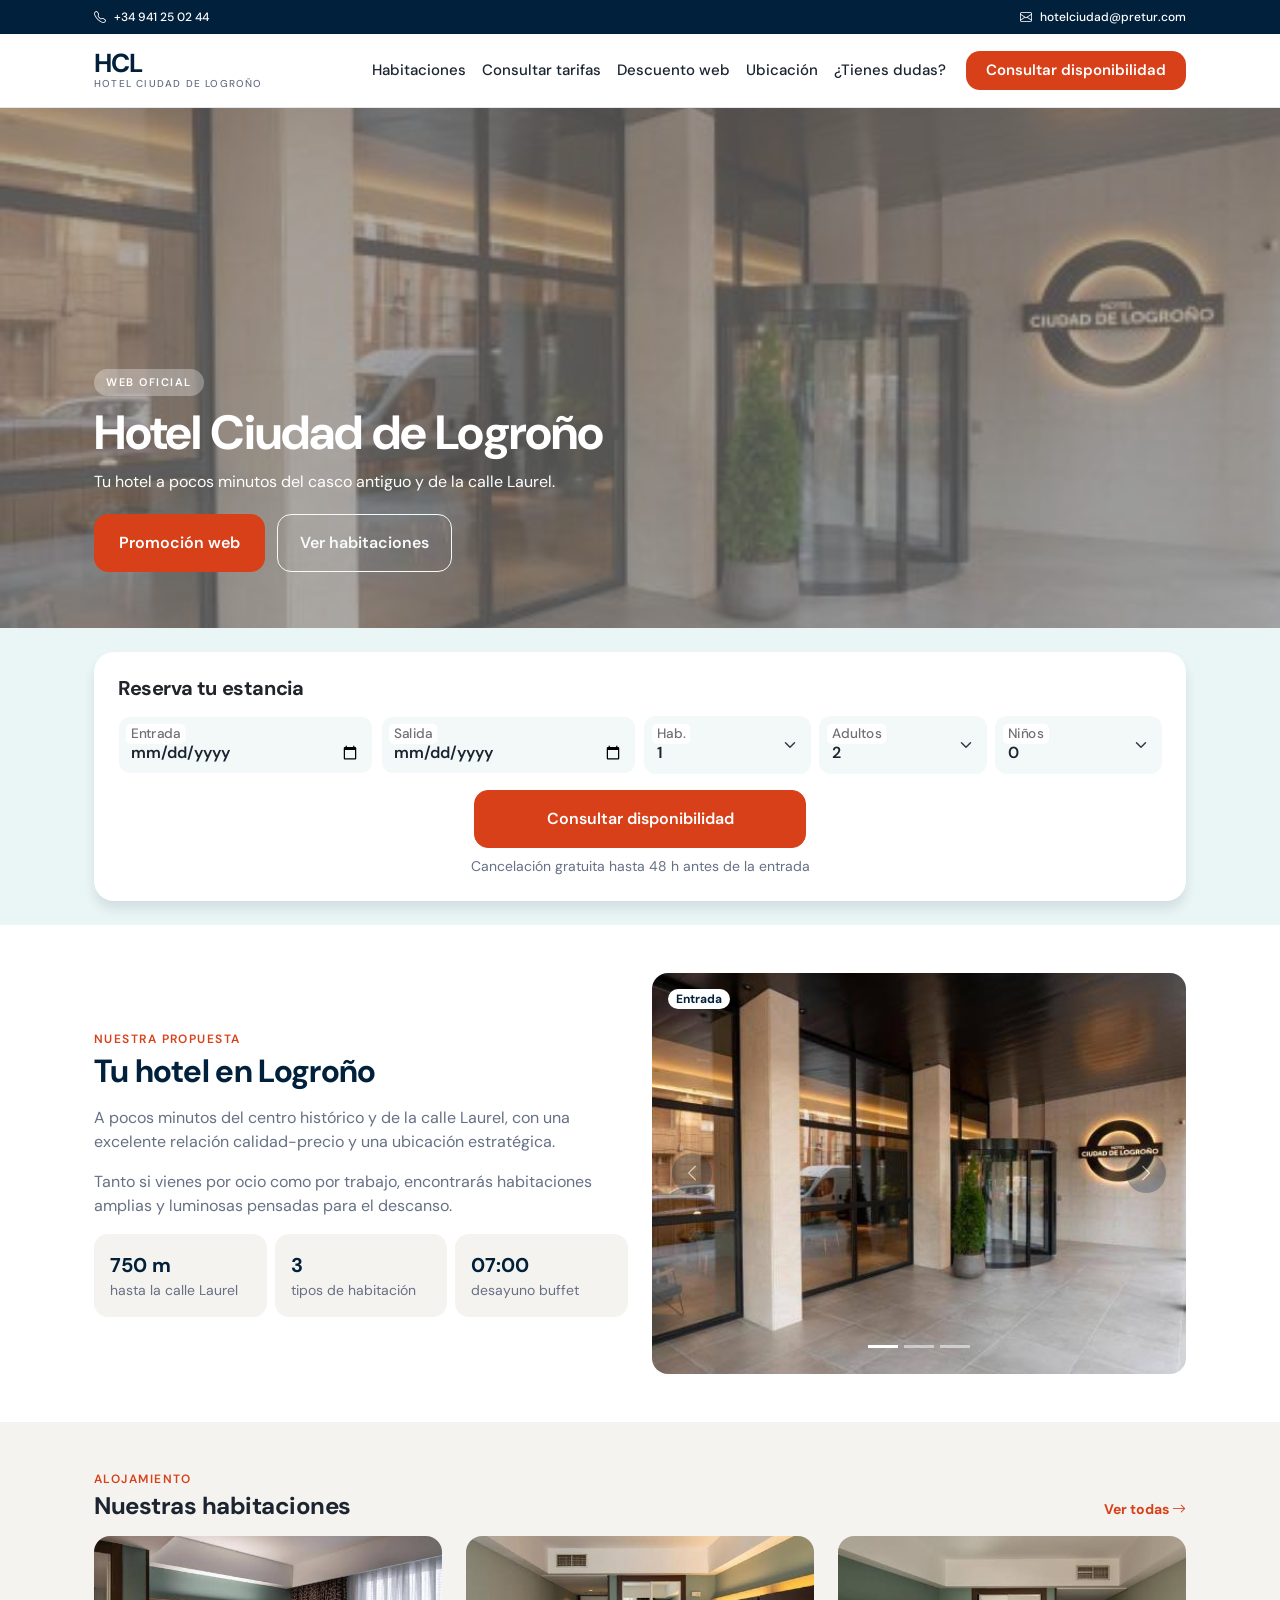
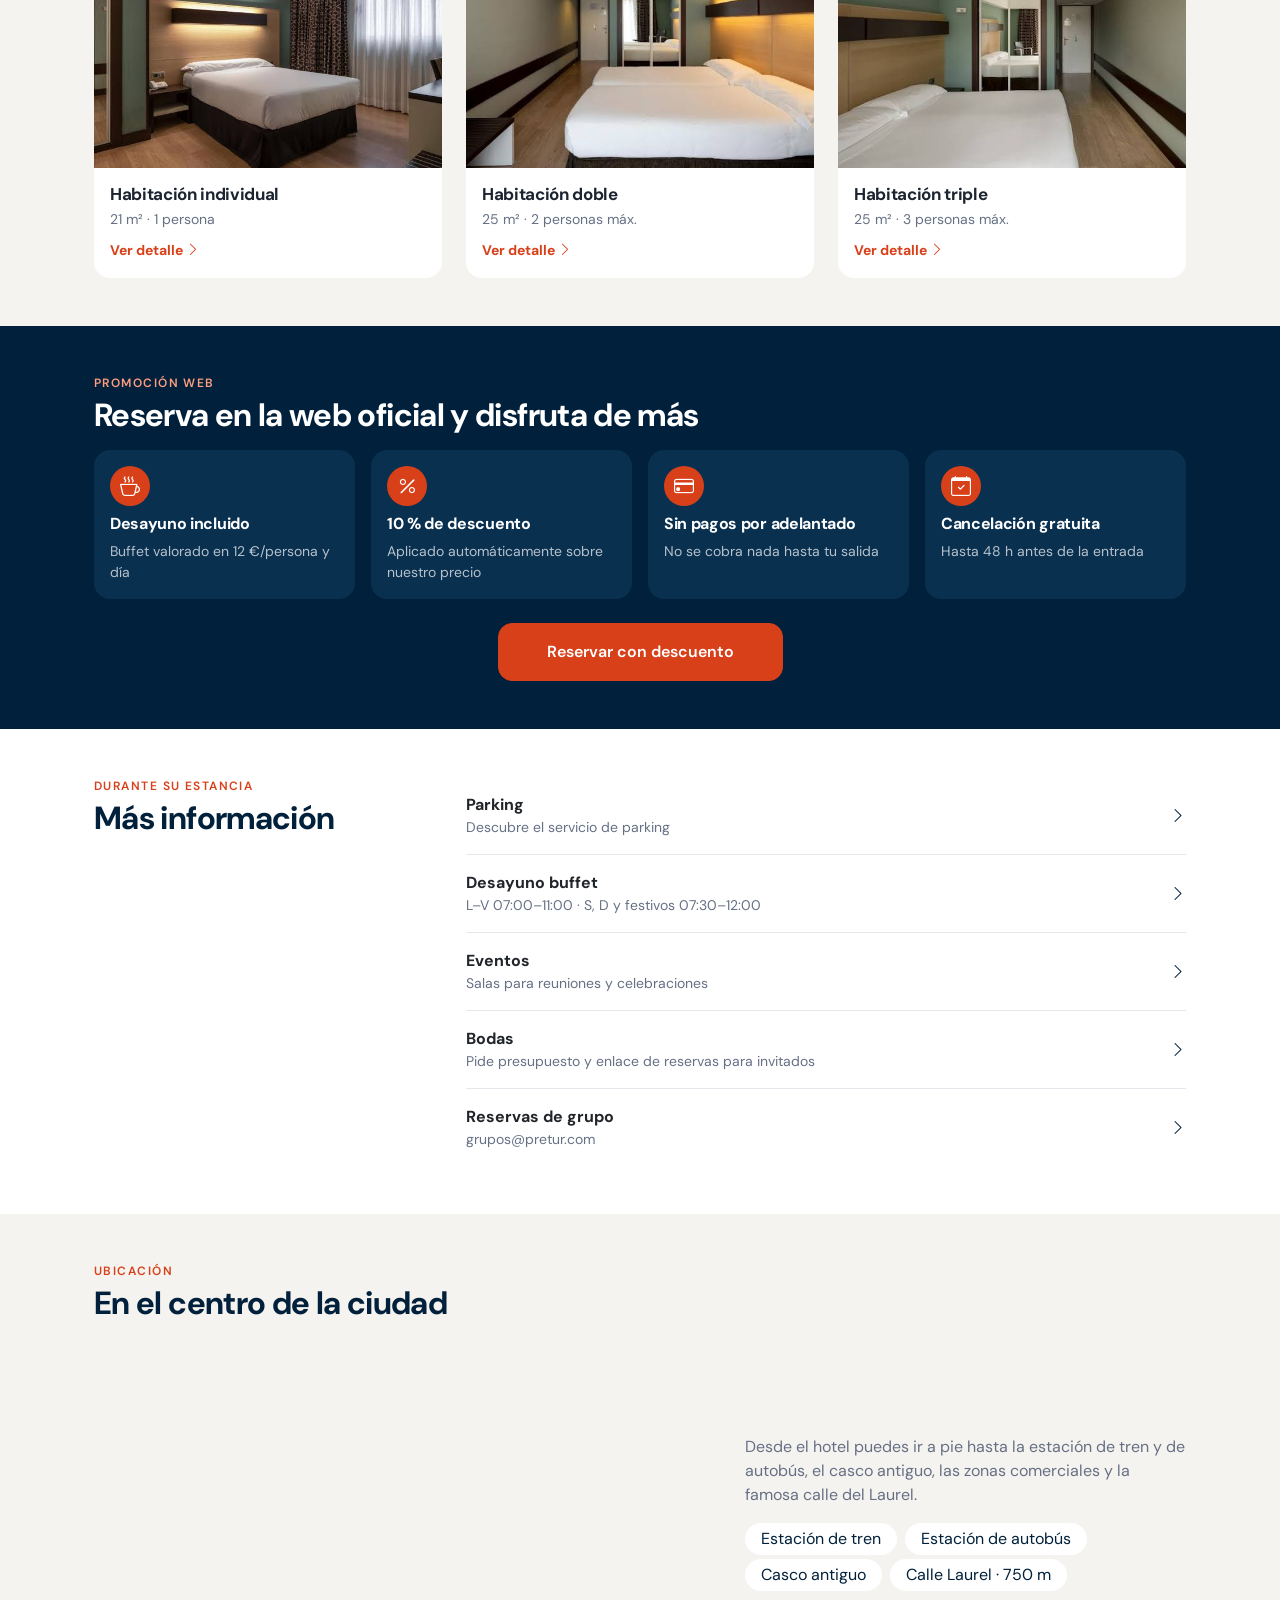
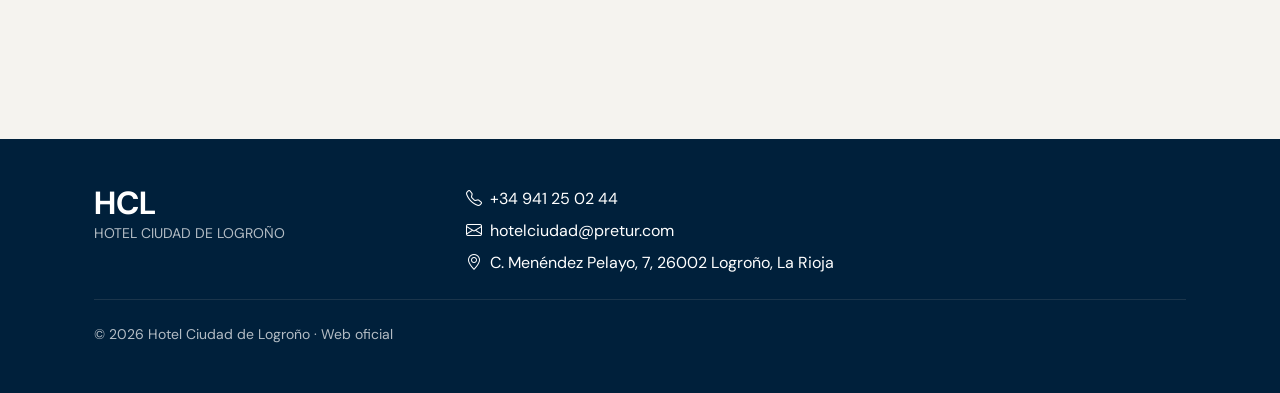
==== commit 8d3337bd: "mejoras de estilos y js" ====
--- a/index.html
+++ b/index.html
@@ -5,17 +5,123 @@
     <meta charset="UTF-8">
     <meta name="viewport" content="width=device-width, initial-scale=1.0">
     <title>Hotel Ciudad de Logroño</title>
+    <link rel="preconnect" href="https://fonts.googleapis.com">
+    <link rel="preconnect" href="https://fonts.gstatic.com" crossorigin>
+    <link href="https://fonts.googleapis.com/css2?family=DM+Sans:wght@400;500;600;700&display=swap" rel="stylesheet">
     <link href="https://cdn.jsdelivr.net/npm/bootstrap@5.0.2/dist/css/bootstrap.min.css" rel="stylesheet"
         integrity="sha384-EVSTQN3/azprG1Anm3QDgpJLIm9Nao0Yz1ztcQTwFspd3yD65VohhpuuCOmLASjC" crossorigin="anonymous">
     <link rel="stylesheet" href="https://cdn.jsdelivr.net/npm/bootstrap-icons@1.10.5/font/bootstrap-icons.css">
-    <link rel="stylesheet" href="css/estilos.css">
+
+    <!-- Estilos del index dentro del propio archivo: no dependen de ninguna ruta externa -->
+    <style>
+        /* ===== Tema del Figma sobre las clases de Bootstrap ===== */
+        :root {
+            --hcl-navy: #00203B;
+            --hcl-navy-2: #0A3050;
+            --hcl-accent: #D8401A;
+            --hcl-accent-dark: #BF3716;
+            --hcl-peach: #FF9E80;
+            --hcl-ink: #1B2430;
+            --hcl-muted: #667085;
+            --hcl-mint: #EAF5F5;
+            --hcl-field: #F3F8F8;
+            --hcl-sand: #F5F3EF;
+            --hcl-line: #E4E7EC;
+        }
+
+        body { font-family: 'DM Sans', sans-serif; color: var(--hcl-ink); }
+        h1, h2, h3, h4, h5, h6 { color: var(--hcl-navy); letter-spacing: -.02em; }
+        .text-white h1, .text-white h2, .text-white h3 { color: #fff; }
+        .card h3 { color: var(--hcl-ink); font-size: 1.0625rem; }
+
+        .bg-dark { background-color: var(--hcl-navy) !important; }
+        .bg-light { background-color: var(--hcl-sand) !important; }
+        .text-dark { color: var(--hcl-navy) !important; }
+        .text-secondary { color: var(--hcl-muted) !important; }
+        .text-white-50 { color: rgba(255, 255, 255, .7) !important; }
+        .border, .border-bottom { border-color: var(--hcl-line) !important; }
+        .list-group-item { border-color: var(--hcl-line); }
+        .list-group-item i { color: var(--hcl-navy); }
+
+        /* ===== Piezas propias ===== */
+        .bg-mint { background-color: var(--hcl-mint); }
+        .bg-navy-2 { background-color: var(--hcl-navy-2); }
+        .bg-hcl { background-color: var(--hcl-accent); color: #fff; }
+        .text-hcl { color: var(--hcl-accent); }
+        .eyebrow { color: var(--hcl-accent); font-size: 12px; font-weight: 600; letter-spacing: 1.44px; text-transform: uppercase; }
+        .text-peach { color: var(--hcl-peach); }
+        .r-14 { border-radius: 14px; }
+        .r-16 { border-radius: 16px; }
+        .r-20 { border-radius: 20px; }
+        .sombra-buscador { box-shadow: 0 8px 12px rgba(0, 31, 59, .1); }
+        .icono-40 { width: 40px; height: 40px; }
+
+        /* Header */
+        .barra-contacto { font-size: 12px; font-weight: 500; }
+        .logo-hcl { font-size: 26px; font-weight: 700; letter-spacing: -.78px; line-height: 1; }
+        .logo-sub { font-size: 10px; font-weight: 500; letter-spacing: 1.2px; color: var(--hcl-muted); }
+
+
+        /* Menu principal: desplegable en movil y tablet, en linea con el logo desde 1200px */
+        .navbar-light .navbar-nav .menu-item { font-size: 17px; color: var(--hcl-ink); border-bottom: 1px solid var(--hcl-line); }
+        .navbar-light .navbar-nav li:last-child .menu-item { border-bottom: 0; }
+        .navbar-light .navbar-nav .menu-item:hover, .navbar-light .navbar-nav .menu-item.active { color: var(--hcl-accent); }
+        .navbar-light .navbar-nav .menu-item i { color: var(--hcl-navy); }
+
+        /* Botones */
+        .btn { border-radius: 14px; font-weight: 600; }
+        .btn-hcl { background-color: var(--hcl-accent); border-color: var(--hcl-accent); color: #fff; padding: 1rem 1.5rem; }
+        .btn-hcl:hover, .btn-hcl:focus { background-color: var(--hcl-accent-dark); border-color: var(--hcl-accent-dark); color: #fff; }
+        .btn-outline-light { border-width: 1.5px; padding: 1rem 1.375rem; }
+        .btn-menu { width: 44px; height: 44px; padding: 0; border: 0; background-color: var(--hcl-mint); color: var(--hcl-navy); }
+
+        /* Campos del buscador */
+        .form-control, .form-select { background-color: var(--hcl-field); border-color: transparent; border-radius: 12px; font-weight: 600; color: var(--hcl-ink); }
+        .form-control:focus, .form-select:focus { background-color: var(--hcl-field); border-color: var(--hcl-accent); box-shadow: 0 0 0 .2rem rgba(216, 64, 26, .2); }
+        .form-floating > label { color: var(--hcl-muted); font-weight: 500; }
+
+        /* Hero: la foto va detras del texto, con el velo gris del prototipo */
+        .hero { position: relative; display: flex; align-items: flex-end; min-height: 400px; background-color: var(--hcl-navy); }
+        .hero-fondo { position: absolute; top: 0; right: 0; bottom: 0; left: 0; }
+        .hero-fondo img { width: 100%; height: 100%; object-fit: cover; }
+        .hero-fondo::after { content: ""; position: absolute; top: 0; right: 0; bottom: 0; left: 0; background: rgba(128, 128, 128, .6); }
+        .hero .badge { background-color: rgba(255, 255, 255, .3); padding: .5rem .75rem; font-size: 11px; font-weight: 600; letter-spacing: 1.54px; }
+
+        /* Slider de fotos del hotel (Nuestra propuesta) */
+        .carrusel-hotel { overflow: hidden; }
+        .carrusel-hotel img { aspect-ratio: 4 / 3; object-fit: cover; }
+        .carrusel-hotel .carousel-control-prev-icon,
+        .carrusel-hotel .carousel-control-next-icon { width: 2.5rem; height: 2.5rem; background-color: rgba(0, 32, 59, .55); background-size: 45%; border-radius: 50%; }
+
+        /* Carrusel de habitaciones: movil y tablet = una por diapositiva; escritorio = las tres en columnas */
+        .carrusel-habitaciones .carousel-item img { aspect-ratio: 3 / 2; object-fit: cover; }
+        .carrusel-habitaciones .carousel-indicators { position: static; margin: 0 1rem; }
+        .carrusel-habitaciones .carousel-indicators [data-bs-target] { background-color: var(--hcl-accent); }
+
+        @media (min-width: 768px) {
+            .hero { min-height: 440px; }
+        }
+
+        @media (min-width: 1200px) {
+            .navbar-light .navbar-nav .menu-item { font-size: 15px; font-weight: 500; border-bottom: 0; }
+            .navbar-light .navbar-nav .menu-cta { margin-left: .75rem; padding: .75rem 1.25rem; border-radius: 14px; background-color: var(--hcl-accent); color: #fff; font-weight: 600; }
+            .navbar-light .navbar-nav .menu-cta:hover { background-color: var(--hcl-accent-dark); color: #fff; }
+        }
+
+        @media (min-width: 992px) {
+            .hero { min-height: 520px; }
+            .carrusel-habitaciones .carousel-inner { display: flex; }
+            .carrusel-habitaciones .carousel-item { display: block; float: none; flex: 1 1 0; margin-right: 1.5rem; transform: none !important; transition: none; }
+            .carrusel-habitaciones .carousel-item:last-child { margin-right: 0; }
+        }
+    </style>
 </head>
 
 <body>
 
     <!-- ================= HEADER ================= -->
     <header>
-        <div class="bg-dark text-white small py-2">
+        <div class="bg-dark text-white barra-contacto py-2">
             <div class="container px-4 d-flex flex-wrap justify-content-between align-items-center">
                 <a href="tel:+34941250244" class="text-white text-decoration-none">
                     <i class="bi bi-telephone me-2"></i>+34 941 25 02 44
@@ -26,49 +132,80 @@
             </div>
         </div>
 
-        <div class="bg-white border-bottom">
-            <div class="container px-4 py-3 d-flex justify-content-between align-items-center">
-                <a href="index.html" class="d-flex flex-column text-decoration-none">
-                    <span class="h2 fw-bold text-dark lh-1 m-0">HCL</span>
-                    <span class="small text-secondary text-uppercase text-nowrap">Hotel Ciudad de Logroño</span>
+        <nav class="navbar navbar-expand-xl navbar-light bg-white border-bottom p-0">
+            <div class="container px-4 py-3">
+                <a href="index.html" class="navbar-brand d-flex flex-column text-decoration-none p-0 m-0">
+                    <span class="logo-hcl text-dark">HCL</span>
+                    <span class="logo-sub text-nowrap">HOTEL CIUDAD DE LOGROÑO</span>
                 </a>
-                <button class="btn btn-light rounded-circle" type="button" aria-label="Menú">
+                <button class="btn btn-menu rounded-circle d-xl-none" type="button" data-bs-toggle="collapse"
+                    data-bs-target="#menuPrincipal" aria-controls="menuPrincipal" aria-expanded="false"
+                    aria-label="Abrir menú">
                     <i class="bi bi-list fs-3"></i>
                 </button>
-            </div>
-        </div>
+
+                <div class="collapse navbar-collapse" id="menuPrincipal">
+                    <ul class="navbar-nav ms-xl-auto align-items-xl-center pt-3 pt-xl-0">
+                        <li class="nav-item">
+                            <a class="nav-link menu-item d-flex justify-content-between align-items-center py-3 py-xl-2"
+                                href="habitaciones.html">Habitaciones<i class="bi bi-chevron-right d-xl-none"></i></a>
+                        </li>
+                        <li class="nav-item order-xl-last">
+                            <a class="nav-link menu-item menu-cta d-flex justify-content-between align-items-center py-3 py-xl-2"
+                                href="index.html#buscador">Consultar disponibilidad<i class="bi bi-chevron-right d-xl-none"></i></a>
+                        </li>
+                        <li class="nav-item">
+                            <a class="nav-link menu-item d-flex justify-content-between align-items-center py-3 py-xl-2"
+                                href="habitacionesDisponibles.html">Consultar tarifas<i class="bi bi-chevron-right d-xl-none"></i></a>
+                        </li>
+                        <li class="nav-item">
+                            <a class="nav-link menu-item d-flex justify-content-between align-items-center py-3 py-xl-2"
+                                href="index.html#promocion">Descuento web<i class="bi bi-chevron-right d-xl-none"></i></a>
+                        </li>
+                        <li class="nav-item">
+                            <a class="nav-link menu-item d-flex justify-content-between align-items-center py-3 py-xl-2"
+                                href="index.html#ubicacion">Ubicación<i class="bi bi-chevron-right d-xl-none"></i></a>
+                        </li>
+                        <li class="nav-item">
+                            <a class="nav-link menu-item d-flex justify-content-between align-items-center py-3 py-xl-2"
+                                href="index.html#contacto">¿Tienes dudas?<i class="bi bi-chevron-right d-xl-none"></i></a>
+                        </li>
+                    </ul>
+                    <p class="small text-secondary text-center mt-4 mb-2 d-xl-none">¿Necesitas ayuda?
+                        <a href="mailto:hotelciudad@pretur.com" class="text-decoration-none fw-bold text-hcl">Escríbenos</a>
+                    </p>
+                </div>
+            </div>
+        </nav>
     </header>
 
     <main>
 
         <!-- ================= HERO ================= -->
-        <section class="hero bg-dark text-white">
-            <div class="container px-0 px-lg-4">
-                <div class="row g-0 align-items-lg-center">
-                    <div
-                        class="col-lg-6 hero-texto d-flex flex-column justify-content-end justify-content-lg-center px-4 px-lg-0 pe-lg-4 py-4 py-lg-5">
-                        <div>
-                            <span class="badge rounded-pill bg-light text-dark mb-2">WEB OFICIAL</span>
-                        </div>
-                        <h1 class="display-5 fw-bold">Hotel Ciudad de Logroño</h1>
-                        <p>Tu hotel a pocos minutos del casco antiguo y de la calle Laurel.</p>
-                        <div>
-                            <a href="#promocion" class="btn btn-hcl me-2 mb-2">Promoción web</a>
-                            <a href="habitaciones.html" class="btn btn-outline-light mb-2">Ver habitaciones</a>
-                        </div>
-                    </div>
-
-                    <div class="col-lg-6 hero-imagen ps-lg-4 py-lg-5">
-                        <img src="images/portada.jpg" alt="Entrada del Hotel Ciudad de Logroño">
+        <section class="hero text-white">
+            <div class="hero-fondo">
+                <img src="images/portada.jpg" alt="Entrada del Hotel Ciudad de Logroño">
+            </div>
+
+            <div class="container px-4 py-4 py-lg-5 position-relative">
+                <div class="col-lg-7">
+                    <div>
+                        <span class="badge rounded-pill mb-2">WEB OFICIAL</span>
+                    </div>
+                    <h1 class="display-5 fw-bold">Hotel Ciudad de Logroño</h1>
+                    <p>Tu hotel a pocos minutos del casco antiguo y de la calle Laurel.</p>
+                    <div class="pt-1">
+                        <a href="#promocion" class="btn btn-hcl me-2 mb-2">Promoción web</a>
+                        <a href="habitaciones.html" class="btn btn-outline-light mb-2">Ver habitaciones</a>
                     </div>
                 </div>
             </div>
         </section>
 
         <!-- ================= BUSCADOR ================= -->
-        <section id="buscador" class="bg-light py-4">
+        <section id="buscador" class="bg-mint py-4">
             <div class="container px-4">
-                <form class="card border-0 shadow rounded-3" action="habitacionesDisponibles.html" method="get">
+                <form class="card border-0 r-20 sombra-buscador" action="habitacionesDisponibles.html" method="get">
                     <div class="card-body p-4">
                         <h2 class="h5 fw-bold mb-3">Reserva tu estancia</h2>
 
@@ -121,8 +258,7 @@
 
                         <div class="row justify-content-center">
                             <div class="col-12 col-md-6 col-lg-4">
-                                <button type="submit" class="btn btn-hcl btn-lg w-100 mb-2">Consultar
-                                    disponibilidad</button>
+                                <button type="submit" class="btn btn-hcl w-100 mb-2">Consultar disponibilidad</button>
                             </div>
                         </div>
                         <p class="small text-secondary text-center mb-0">Cancelación gratuita hasta 48 h antes de la
@@ -137,7 +273,7 @@
             <div class="container px-4 py-4 py-lg-5">
                 <div class="row align-items-center g-4">
                     <div class="col-lg-6">
-                        <p class="text-uppercase small fw-bold text-hcl mb-1">Nuestra propuesta</p>
+                        <p class="eyebrow mb-1">Nuestra propuesta</p>
                         <h2 class="fw-bold mb-3">Tu hotel en Logroño</h2>
                         <p class="text-secondary">A pocos minutos del centro histórico y de la calle Laurel, con una
                             excelente relación calidad-precio y una ubicación estratégica.</p>
@@ -146,32 +282,65 @@
 
                         <div class="row g-2">
                             <div class="col-4">
-                                <div class="bg-light rounded-3 p-3 h-100">
-                                    <div class="fw-bold fs-5">750 m</div>
+                                <div class="bg-light r-14 p-3 h-100">
+                                    <div class="fw-bold fs-5 text-dark">750 m</div>
                                     <div class="small text-secondary">hasta la calle Laurel</div>
                                 </div>
                             </div>
                             <div class="col-4">
-                                <div class="bg-light rounded-3 p-3 h-100">
-                                    <div class="fw-bold fs-5">3</div>
+                                <div class="bg-light r-14 p-3 h-100">
+                                    <div class="fw-bold fs-5 text-dark">3</div>
                                     <div class="small text-secondary">tipos de habitación</div>
                                 </div>
                             </div>
                             <div class="col-4">
-                                <div class="bg-light rounded-3 p-3 h-100">
-                                    <div class="fw-bold fs-5">07:00</div>
+                                <div class="bg-light r-14 p-3 h-100">
+                                    <div class="fw-bold fs-5 text-dark">07:00</div>
                                     <div class="small text-secondary">desayuno buffet</div>
                                 </div>
                             </div>
                         </div>
                     </div>
 
+                    <!-- Slider con fotos del hotel y sus instalaciones -->
                     <div class="col-lg-6">
-                        <div class="row g-2">
-                            <div class="col-6">
-                                <img src="images/hall2.jpg" class="img-cover foto-galeria rounded-3"
-                                    alt="Entrada del hotel" loading="lazy">
-                            </div>
+                        <div id="carruselHotel" class="carousel slide carrusel-hotel r-16" data-bs-ride="carousel"
+                            aria-label="Fotos del hotel y sus instalaciones">
+
+                            <div class="carousel-indicators">
+                                <button type="button" data-bs-target="#carruselHotel" data-bs-slide-to="0"
+                                    class="active" aria-current="true" aria-label="Entrada del hotel"></button>
+                                <button type="button" data-bs-target="#carruselHotel" data-bs-slide-to="1"
+                                    aria-label="Hall y recepción"></button>
+                                <button type="button" data-bs-target="#carruselHotel" data-bs-slide-to="2"
+                                    aria-label="Salón"></button>
+                            </div>
+
+                            <div class="carousel-inner">
+                                <div class="carousel-item active">
+                                    <img src="images/portada.jpg" class="d-block w-100" alt="Entrada del hotel">
+                                    <span class="badge rounded-pill bg-white text-dark position-absolute top-0 start-0 m-3">Entrada</span>
+                                </div>
+                                <div class="carousel-item">
+                                    <img src="images/hall.jpg" class="d-block w-100" alt="Hall y recepción del hotel">
+                                    <span class="badge rounded-pill bg-white text-dark position-absolute top-0 start-0 m-3">Hall y recepción</span>
+                                </div>
+                                <div class="carousel-item">
+                                    <img src="images/hall2.jpg" class="d-block w-100" alt="Salón del hotel">
+                                    <span class="badge rounded-pill bg-white text-dark position-absolute top-0 start-0 m-3">Salón</span>
+                                </div>
+                            </div>
+
+                            <button class="carousel-control-prev" type="button" data-bs-target="#carruselHotel"
+                                data-bs-slide="prev">
+                                <span class="carousel-control-prev-icon" aria-hidden="true"></span>
+                                <span class="visually-hidden">Anterior</span>
+                            </button>
+                            <button class="carousel-control-next" type="button" data-bs-target="#carruselHotel"
+                                data-bs-slide="next">
+                                <span class="carousel-control-next-icon" aria-hidden="true"></span>
+                                <span class="visually-hidden">Siguiente</span>
+                            </button>
                         </div>
                     </div>
                 </div>
@@ -183,7 +352,7 @@
             <div class="container px-4 py-4 py-lg-5">
                 <div class="mb-3 d-flex justify-content-between align-items-end">
                     <div>
-                        <p class="text-uppercase small fw-bold text-hcl mb-1">Alojamiento</p>
+                        <p class="eyebrow mb-1">Alojamiento</p>
                         <h2 class="h4 fw-bold mb-0">Nuestras habitaciones</h2>
                     </div>
                     <a href="habitaciones.html" class="text-decoration-none fw-bold small text-nowrap text-hcl">
@@ -198,11 +367,11 @@
 
                             <div class="carousel-inner">
                                 <div class="carousel-item active">
-                                    <div class="card border rounded-3 overflow-hidden h-100">
+                                    <div class="card border-0 r-16 overflow-hidden h-100">
                                         <img src="images/habitacion1.jpg" class="card-img-top"
                                             alt="Habitación individual">
                                         <div class="card-body">
-                                            <h3 class="h5 fw-bold mb-1">Habitación individual</h3>
+                                            <h3 class="fw-bold mb-1">Habitación individual</h3>
                                             <p class="small text-secondary mb-2">21 m² · 1 persona</p>
                                             <a href="habitaciones.html"
                                                 class="small fw-bold text-decoration-none text-hcl">Ver detalle <i
@@ -211,10 +380,10 @@
                                     </div>
                                 </div>
                                 <div class="carousel-item">
-                                    <div class="card border rounded-3 overflow-hidden h-100">
+                                    <div class="card border-0 r-16 overflow-hidden h-100">
                                         <img src="images/habitacion2.jpg" class="card-img-top" alt="Habitación doble">
                                         <div class="card-body">
-                                            <h3 class="h5 fw-bold mb-1">Habitación doble</h3>
+                                            <h3 class="fw-bold mb-1">Habitación doble</h3>
                                             <p class="small text-secondary mb-2">25 m² · 2 personas máx.</p>
                                             <a href="habitaciones.html"
                                                 class="small fw-bold text-decoration-none text-hcl">Ver detalle <i
@@ -223,11 +392,11 @@
                                     </div>
                                 </div>
                                 <div class="carousel-item">
-                                    <div class="card border rounded-3 overflow-hidden h-100">
+                                    <div class="card border-0 r-16 overflow-hidden h-100">
                                         <img src="images/habitacion3.jpg" class="card-img-top" alt="Habitación triple">
                                         <div class="card-body">
-                                            <h3 class="h5 fw-bold mb-1">Habitación triple</h3>
-                                            <p class="small text-secondary mb-2">30 m² · 3 personas máx.</p>
+                                            <h3 class="fw-bold mb-1">Habitación triple</h3>
+                                            <p class="small text-secondary mb-2">25 m² · 3 personas máx.</p>
                                             <a href="habitaciones.html"
                                                 class="small fw-bold text-decoration-none text-hcl">Ver detalle <i
                                                     class="bi bi-chevron-right"></i></a>
@@ -265,37 +434,37 @@
         <!-- ================= PROMOCIÓN WEB ================= -->
         <section id="promocion" class="bg-dark text-white">
             <div class="container px-4 py-4 py-lg-5">
-                <p class="text-uppercase small fw-bold text-hcl mb-1">Promoción web</p>
+                <p class="eyebrow text-peach mb-1">Promoción web</p>
                 <h2 class="fw-bold mb-3">Reserva en la web oficial y disfruta de más</h2>
 
                 <div class="row row-cols-2 row-cols-lg-4 g-3 mb-4">
                     <div class="col">
-                        <div class="border border-secondary rounded-3 p-3 h-100">
-                            <span class="rounded-circle d-inline-flex p-2 mb-2 text-hcl"><i
+                        <div class="bg-navy-2 r-16 p-3 h-100">
+                            <span class="bg-hcl rounded-circle d-inline-flex align-items-center justify-content-center icono-40 mb-2"><i
                                     class="bi bi-cup-hot fs-5"></i></span>
                             <h3 class="h6 fw-bold">Desayuno incluido</h3>
                             <p class="small text-white-50 mb-0">Buffet valorado en 12 €/persona y día</p>
                         </div>
                     </div>
                     <div class="col">
-                        <div class="border border-secondary rounded-3 p-3 h-100">
-                            <span class="rounded-circle d-inline-flex p-2 mb-2 text-hcl"><i
+                        <div class="bg-navy-2 r-16 p-3 h-100">
+                            <span class="bg-hcl rounded-circle d-inline-flex align-items-center justify-content-center icono-40 mb-2"><i
                                     class="bi bi-percent fs-5"></i></span>
                             <h3 class="h6 fw-bold">10 % de descuento</h3>
                             <p class="small text-white-50 mb-0">Aplicado automáticamente sobre nuestro precio</p>
                         </div>
                     </div>
                     <div class="col">
-                        <div class="border border-secondary rounded-3 p-3 h-100">
-                            <span class="rounded-circle d-inline-flex p-2 mb-2 text-hcl"><i
+                        <div class="bg-navy-2 r-16 p-3 h-100">
+                            <span class="bg-hcl rounded-circle d-inline-flex align-items-center justify-content-center icono-40 mb-2"><i
                                     class="bi bi-credit-card fs-5"></i></span>
                             <h3 class="h6 fw-bold">Sin pagos por adelantado</h3>
                             <p class="small text-white-50 mb-0">No se cobra nada hasta tu salida</p>
                         </div>
                     </div>
                     <div class="col">
-                        <div class="border border-secondary rounded-3 p-3 h-100">
-                            <span class="rounded-circle d-inline-flex p-2 mb-2 text-hcl"><i
+                        <div class="bg-navy-2 r-16 p-3 h-100">
+                            <span class="bg-hcl rounded-circle d-inline-flex align-items-center justify-content-center icono-40 mb-2"><i
                                     class="bi bi-calendar-check fs-5"></i></span>
                             <h3 class="h6 fw-bold">Cancelación gratuita</h3>
                             <p class="small text-white-50 mb-0">Hasta 48 h antes de la entrada</p>
@@ -304,7 +473,7 @@
                 </div>
 
                 <div class="d-grid d-md-block text-md-center">
-                    <a href="#buscador" class="btn btn-hcl btn-lg px-md-5">Reservar con descuento</a>
+                    <a href="#buscador" class="btn btn-hcl px-md-5">Reservar con descuento</a>
                 </div>
             </div>
         </section>
@@ -314,14 +483,14 @@
             <div class="container px-4 py-4 py-lg-5">
                 <div class="row">
                     <div class="col-lg-4 mb-3">
-                        <p class="text-uppercase small fw-bold text-hcl mb-1">Durante su estancia</p>
+                        <p class="eyebrow mb-1">Durante su estancia</p>
                         <h2 class="fw-bold mb-0">Más información</h2>
                     </div>
 
                     <div class="col-lg-8">
                         <div class="list-group list-group-flush">
                             <a href="#"
-                                class="list-group-item list-group-item-action px-0 d-flex justify-content-between align-items-center">
+                                class="list-group-item list-group-item-action px-0 py-3 d-flex justify-content-between align-items-center">
                                 <div>
                                     <div class="fw-bold">Parking</div>
                                     <div class="small text-secondary">Descubre el servicio de parking</div>
@@ -329,7 +498,7 @@
                                 <i class="bi bi-chevron-right"></i>
                             </a>
                             <a href="#"
-                                class="list-group-item list-group-item-action px-0 d-flex justify-content-between align-items-center">
+                                class="list-group-item list-group-item-action px-0 py-3 d-flex justify-content-between align-items-center">
                                 <div>
                                     <div class="fw-bold">Desayuno buffet</div>
                                     <div class="small text-secondary">L–V 07:00–11:00 · S, D y festivos 07:30–12:00
@@ -338,7 +507,7 @@
                                 <i class="bi bi-chevron-right"></i>
                             </a>
                             <a href="#"
-                                class="list-group-item list-group-item-action px-0 d-flex justify-content-between align-items-center">
+                                class="list-group-item list-group-item-action px-0 py-3 d-flex justify-content-between align-items-center">
                                 <div>
                                     <div class="fw-bold">Eventos</div>
                                     <div class="small text-secondary">Salas para reuniones y celebraciones</div>
@@ -346,7 +515,7 @@
                                 <i class="bi bi-chevron-right"></i>
                             </a>
                             <a href="#"
-                                class="list-group-item list-group-item-action px-0 d-flex justify-content-between align-items-center">
+                                class="list-group-item list-group-item-action px-0 py-3 d-flex justify-content-between align-items-center">
                                 <div>
                                     <div class="fw-bold">Bodas</div>
                                     <div class="small text-secondary">Pide presupuesto y enlace de reservas para
@@ -355,7 +524,7 @@
                                 <i class="bi bi-chevron-right"></i>
                             </a>
                             <a href="mailto:grupos@pretur.com"
-                                class="list-group-item list-group-item-action px-0 d-flex justify-content-between align-items-center">
+                                class="list-group-item list-group-item-action px-0 py-3 d-flex justify-content-between align-items-center">
                                 <div>
                                     <div class="fw-bold">Reservas de grupo</div>
                                     <div class="small text-secondary">grupos@pretur.com</div>
@@ -369,14 +538,14 @@
         </section>
 
         <!-- ================= UBICACIÓN ================= -->
-        <section class="bg-light">
+        <section id="ubicacion" class="bg-light">
             <div class="container px-4 py-4 py-lg-5">
-                <p class="text-uppercase small fw-bold text-hcl mb-1">Ubicación</p>
+                <p class="eyebrow mb-1">Ubicación</p>
                 <h2 class="fw-bold mb-3">En el centro de la ciudad</h2>
 
                 <div class="row g-4 align-items-center">
                     <div class="col-lg-7">
-                        <div class="ratio ratio-16x9 rounded-3 overflow-hidden">
+                        <div class="ratio ratio-16x9 r-16 overflow-hidden">
                             <iframe
                                 src="https://www.google.com/maps/embed?pb=!1m18!1m12!1m3!1d2943.4711479007674!2d-2.450321223416229!3d42.46026722876452!2m3!1f0!2f0!3f0!3m2!1i1024!2i768!4f13.1!3m3!1m2!1s0xd5aab4431d59f9f%3A0x61da43ba1b07fd0f!2sC.%20Men%C3%A9ndez%20Pelayo%2C%207%2C%2026002%20Logro%C3%B1o%2C%20La%20Rioja!5e0!3m2!1ses!2ses!4v1793877138942!5m2!1ses!2ses"
                                 title="Mapa del Hotel Ciudad de Logroño" class="border-0" allowfullscreen=""
@@ -389,13 +558,13 @@
                             autobús, el casco antiguo, las zonas comerciales y la famosa calle del Laurel.</p>
 
                         <div>
-                            <span class="badge rounded-pill bg-white text-dark border fw-normal fs-6 me-1 mb-1">Estación
+                            <span class="badge rounded-pill bg-white text-dark fw-normal fs-6 py-2 px-3 me-1 mb-1">Estación
                                 de tren</span>
-                            <span class="badge rounded-pill bg-white text-dark border fw-normal fs-6 me-1 mb-1">Estación
+                            <span class="badge rounded-pill bg-white text-dark fw-normal fs-6 py-2 px-3 me-1 mb-1">Estación
                                 de autobús</span>
-                            <span class="badge rounded-pill bg-white text-dark border fw-normal fs-6 me-1 mb-1">Casco
+                            <span class="badge rounded-pill bg-white text-dark fw-normal fs-6 py-2 px-3 me-1 mb-1">Casco
                                 antiguo</span>
-                            <span class="badge rounded-pill bg-white text-dark border fw-normal fs-6 mb-1">Calle Laurel
+                            <span class="badge rounded-pill bg-white text-dark fw-normal fs-6 py-2 px-3 mb-1">Calle Laurel
                                 · 750 m</span>
                         </div>
                     </div>
@@ -405,11 +574,11 @@
     </main>
 
     <!-- ================= FOOTER ================= -->
-    <footer class="bg-dark text-white">
+    <footer id="contacto" class="bg-dark text-white">
         <div class="container px-4 py-4 py-lg-5">
             <div class="row">
                 <div class="col-12 col-md-4 mb-3 mb-md-0">
-                    <div class="h2 fw-bold lh-1 mb-1">HCL</div>
+                    <div class="h2 fw-bold lh-1 mb-1 text-white">HCL</div>
                     <div class="small text-white-50 text-uppercase">Hotel Ciudad de Logroño</div>
                 </div>
                 <div class="col-12 col-md-8">
@@ -427,6 +596,7 @@
     <script src="https://cdn.jsdelivr.net/npm/bootstrap@5.0.2/dist/js/bootstrap.bundle.min.js"
         integrity="sha384-MrcW6ZMFYlzcLA8Nl+NtUVF0sA7MsXsP1UyJoMp4YLEuNSfAP+JcXn/tWtIaxVXM"
         crossorigin="anonymous"></script>
+    <script src="js/menu.js"></script>
 </body>
 
 </html>
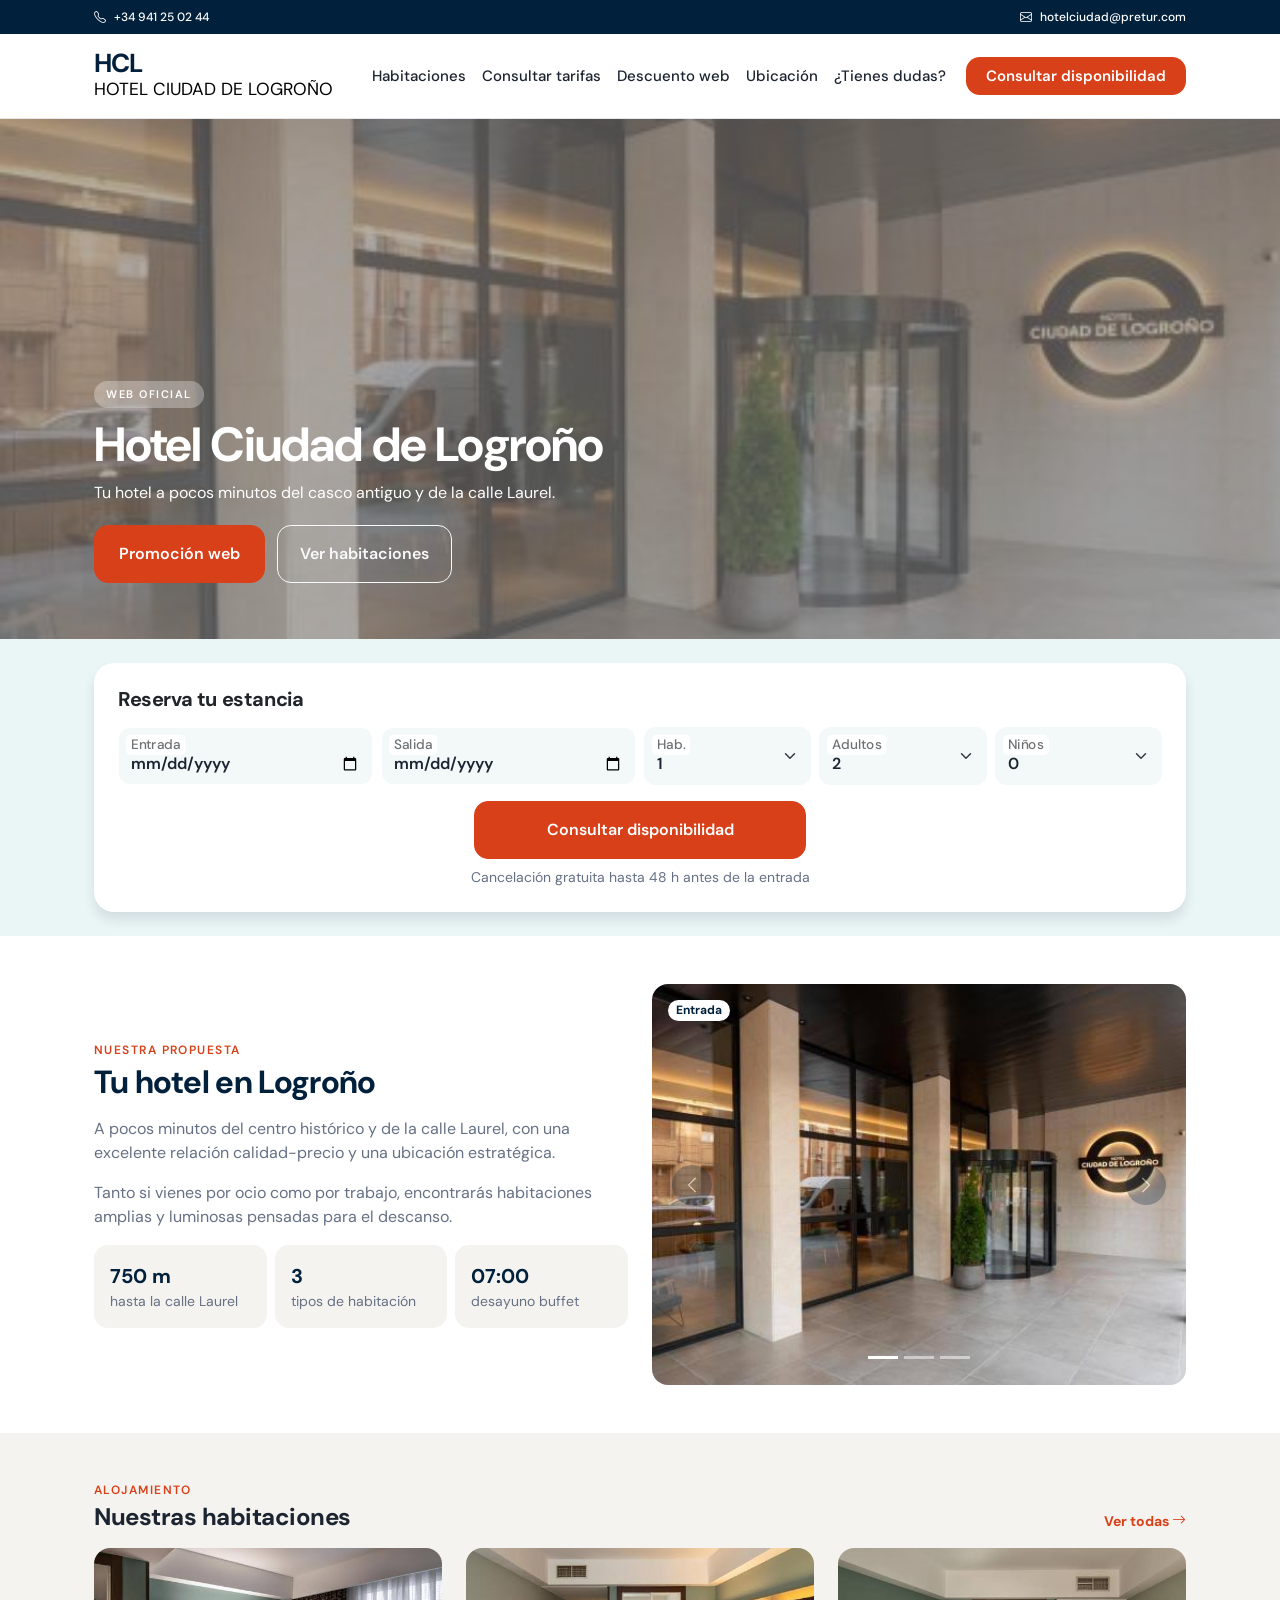
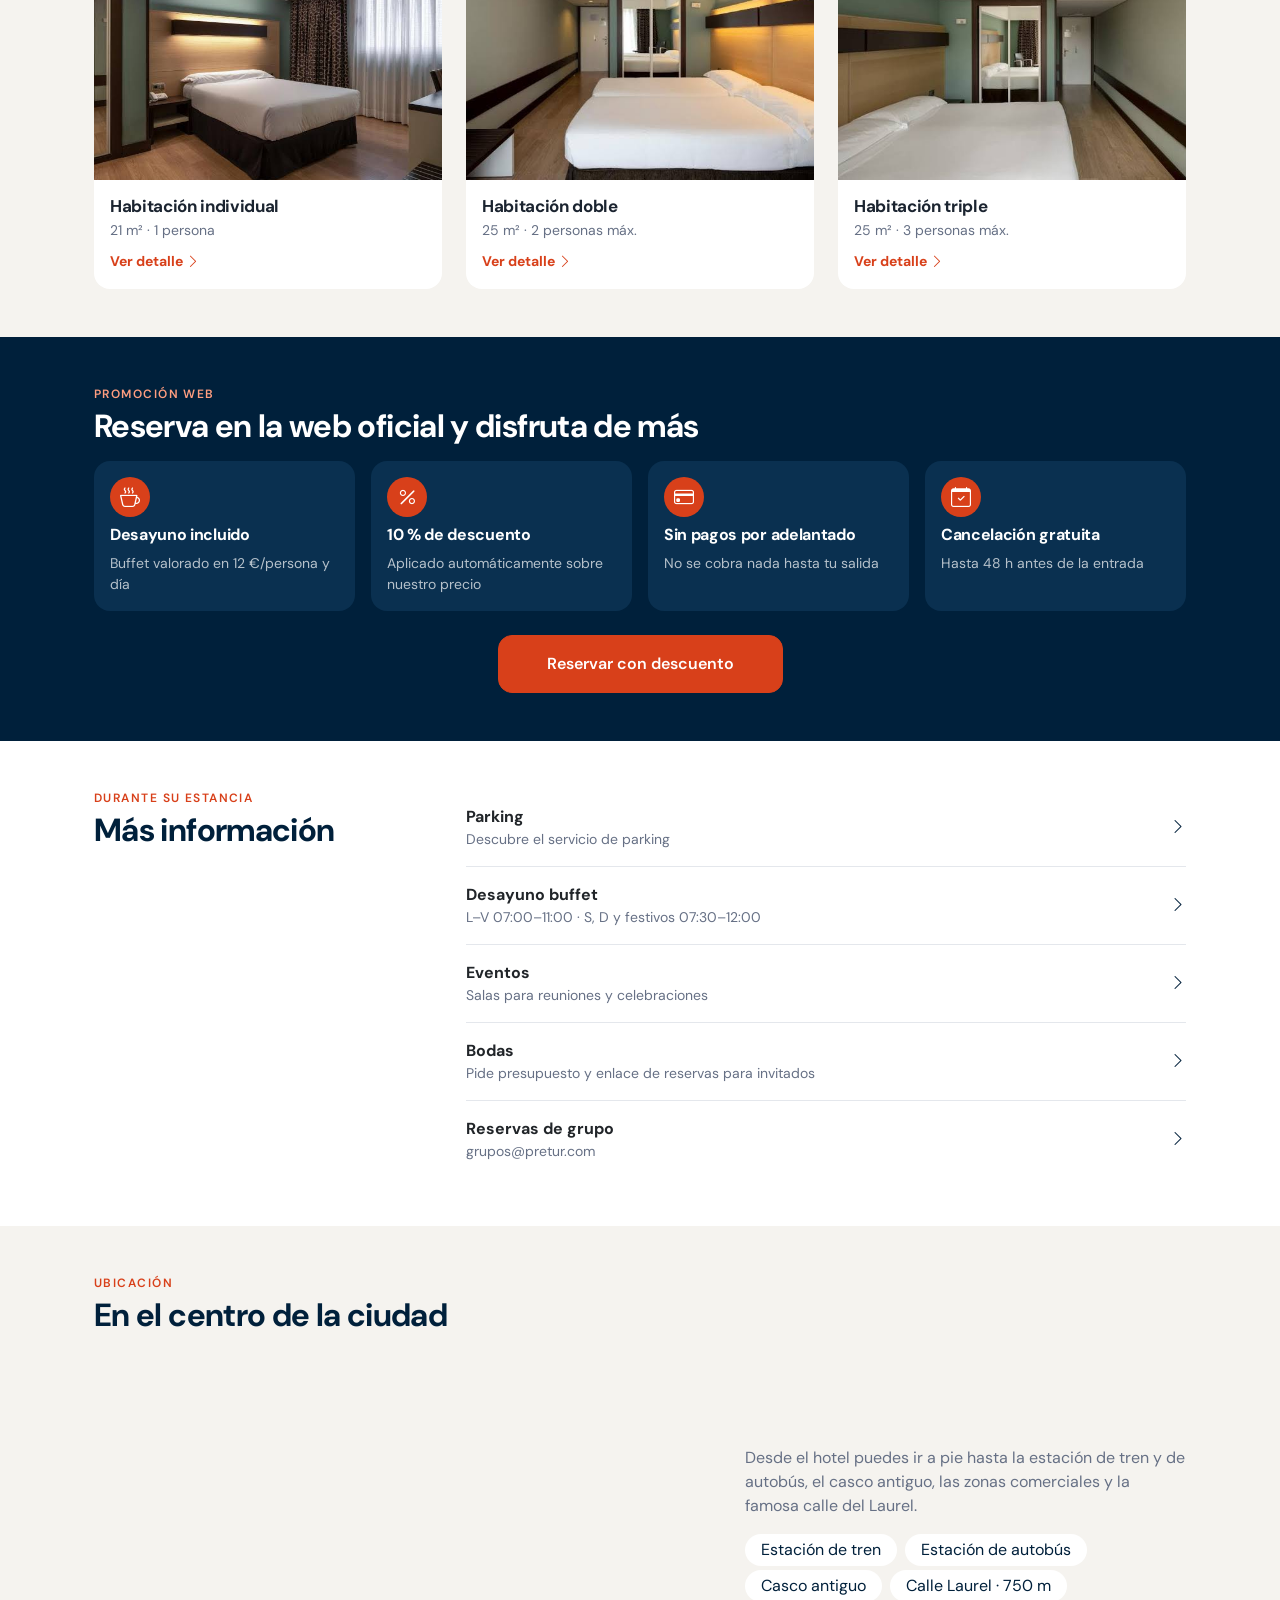
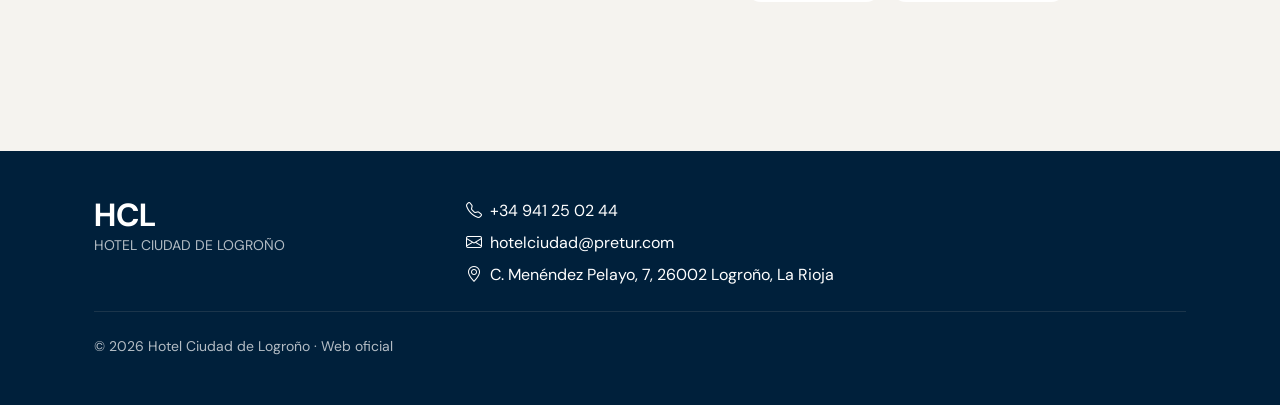
==== commit 4576736c: "agrando el tamaño del logo" ====
--- a/index.html
+++ b/index.html
@@ -11,110 +11,7 @@
     <link href="https://cdn.jsdelivr.net/npm/bootstrap@5.0.2/dist/css/bootstrap.min.css" rel="stylesheet"
         integrity="sha384-EVSTQN3/azprG1Anm3QDgpJLIm9Nao0Yz1ztcQTwFspd3yD65VohhpuuCOmLASjC" crossorigin="anonymous">
     <link rel="stylesheet" href="https://cdn.jsdelivr.net/npm/bootstrap-icons@1.10.5/font/bootstrap-icons.css">
-
-    <!-- Estilos del index dentro del propio archivo: no dependen de ninguna ruta externa -->
-    <style>
-        /* ===== Tema del Figma sobre las clases de Bootstrap ===== */
-        :root {
-            --hcl-navy: #00203B;
-            --hcl-navy-2: #0A3050;
-            --hcl-accent: #D8401A;
-            --hcl-accent-dark: #BF3716;
-            --hcl-peach: #FF9E80;
-            --hcl-ink: #1B2430;
-            --hcl-muted: #667085;
-            --hcl-mint: #EAF5F5;
-            --hcl-field: #F3F8F8;
-            --hcl-sand: #F5F3EF;
-            --hcl-line: #E4E7EC;
-        }
-
-        body { font-family: 'DM Sans', sans-serif; color: var(--hcl-ink); }
-        h1, h2, h3, h4, h5, h6 { color: var(--hcl-navy); letter-spacing: -.02em; }
-        .text-white h1, .text-white h2, .text-white h3 { color: #fff; }
-        .card h3 { color: var(--hcl-ink); font-size: 1.0625rem; }
-
-        .bg-dark { background-color: var(--hcl-navy) !important; }
-        .bg-light { background-color: var(--hcl-sand) !important; }
-        .text-dark { color: var(--hcl-navy) !important; }
-        .text-secondary { color: var(--hcl-muted) !important; }
-        .text-white-50 { color: rgba(255, 255, 255, .7) !important; }
-        .border, .border-bottom { border-color: var(--hcl-line) !important; }
-        .list-group-item { border-color: var(--hcl-line); }
-        .list-group-item i { color: var(--hcl-navy); }
-
-        /* ===== Piezas propias ===== */
-        .bg-mint { background-color: var(--hcl-mint); }
-        .bg-navy-2 { background-color: var(--hcl-navy-2); }
-        .bg-hcl { background-color: var(--hcl-accent); color: #fff; }
-        .text-hcl { color: var(--hcl-accent); }
-        .eyebrow { color: var(--hcl-accent); font-size: 12px; font-weight: 600; letter-spacing: 1.44px; text-transform: uppercase; }
-        .text-peach { color: var(--hcl-peach); }
-        .r-14 { border-radius: 14px; }
-        .r-16 { border-radius: 16px; }
-        .r-20 { border-radius: 20px; }
-        .sombra-buscador { box-shadow: 0 8px 12px rgba(0, 31, 59, .1); }
-        .icono-40 { width: 40px; height: 40px; }
-
-        /* Header */
-        .barra-contacto { font-size: 12px; font-weight: 500; }
-        .logo-hcl { font-size: 26px; font-weight: 700; letter-spacing: -.78px; line-height: 1; }
-        .logo-sub { font-size: 10px; font-weight: 500; letter-spacing: 1.2px; color: var(--hcl-muted); }
-
-
-        /* Menu principal: desplegable en movil y tablet, en linea con el logo desde 1200px */
-        .navbar-light .navbar-nav .menu-item { font-size: 17px; color: var(--hcl-ink); border-bottom: 1px solid var(--hcl-line); }
-        .navbar-light .navbar-nav li:last-child .menu-item { border-bottom: 0; }
-        .navbar-light .navbar-nav .menu-item:hover, .navbar-light .navbar-nav .menu-item.active { color: var(--hcl-accent); }
-        .navbar-light .navbar-nav .menu-item i { color: var(--hcl-navy); }
-
-        /* Botones */
-        .btn { border-radius: 14px; font-weight: 600; }
-        .btn-hcl { background-color: var(--hcl-accent); border-color: var(--hcl-accent); color: #fff; padding: 1rem 1.5rem; }
-        .btn-hcl:hover, .btn-hcl:focus { background-color: var(--hcl-accent-dark); border-color: var(--hcl-accent-dark); color: #fff; }
-        .btn-outline-light { border-width: 1.5px; padding: 1rem 1.375rem; }
-        .btn-menu { width: 44px; height: 44px; padding: 0; border: 0; background-color: var(--hcl-mint); color: var(--hcl-navy); }
-
-        /* Campos del buscador */
-        .form-control, .form-select { background-color: var(--hcl-field); border-color: transparent; border-radius: 12px; font-weight: 600; color: var(--hcl-ink); }
-        .form-control:focus, .form-select:focus { background-color: var(--hcl-field); border-color: var(--hcl-accent); box-shadow: 0 0 0 .2rem rgba(216, 64, 26, .2); }
-        .form-floating > label { color: var(--hcl-muted); font-weight: 500; }
-
-        /* Hero: la foto va detras del texto, con el velo gris del prototipo */
-        .hero { position: relative; display: flex; align-items: flex-end; min-height: 400px; background-color: var(--hcl-navy); }
-        .hero-fondo { position: absolute; top: 0; right: 0; bottom: 0; left: 0; }
-        .hero-fondo img { width: 100%; height: 100%; object-fit: cover; }
-        .hero-fondo::after { content: ""; position: absolute; top: 0; right: 0; bottom: 0; left: 0; background: rgba(128, 128, 128, .6); }
-        .hero .badge { background-color: rgba(255, 255, 255, .3); padding: .5rem .75rem; font-size: 11px; font-weight: 600; letter-spacing: 1.54px; }
-
-        /* Slider de fotos del hotel (Nuestra propuesta) */
-        .carrusel-hotel { overflow: hidden; }
-        .carrusel-hotel img { aspect-ratio: 4 / 3; object-fit: cover; }
-        .carrusel-hotel .carousel-control-prev-icon,
-        .carrusel-hotel .carousel-control-next-icon { width: 2.5rem; height: 2.5rem; background-color: rgba(0, 32, 59, .55); background-size: 45%; border-radius: 50%; }
-
-        /* Carrusel de habitaciones: movil y tablet = una por diapositiva; escritorio = las tres en columnas */
-        .carrusel-habitaciones .carousel-item img { aspect-ratio: 3 / 2; object-fit: cover; }
-        .carrusel-habitaciones .carousel-indicators { position: static; margin: 0 1rem; }
-        .carrusel-habitaciones .carousel-indicators [data-bs-target] { background-color: var(--hcl-accent); }
-
-        @media (min-width: 768px) {
-            .hero { min-height: 440px; }
-        }
-
-        @media (min-width: 1200px) {
-            .navbar-light .navbar-nav .menu-item { font-size: 15px; font-weight: 500; border-bottom: 0; }
-            .navbar-light .navbar-nav .menu-cta { margin-left: .75rem; padding: .75rem 1.25rem; border-radius: 14px; background-color: var(--hcl-accent); color: #fff; font-weight: 600; }
-            .navbar-light .navbar-nav .menu-cta:hover { background-color: var(--hcl-accent-dark); color: #fff; }
-        }
-
-        @media (min-width: 992px) {
-            .hero { min-height: 520px; }
-            .carrusel-habitaciones .carousel-inner { display: flex; }
-            .carrusel-habitaciones .carousel-item { display: block; float: none; flex: 1 1 0; margin-right: 1.5rem; transform: none !important; transition: none; }
-            .carrusel-habitaciones .carousel-item:last-child { margin-right: 0; }
-        }
-    </style>
+    <link rel="stylesheet" href="css/index.css">
 </head>
 
 <body>
@@ -136,7 +33,7 @@
             <div class="container px-4 py-3">
                 <a href="index.html" class="navbar-brand d-flex flex-column text-decoration-none p-0 m-0">
                     <span class="logo-hcl text-dark">HCL</span>
-                    <span class="logo-sub text-nowrap">HOTEL CIUDAD DE LOGROÑO</span>
+                    <span class="small text-nowrap">HOTEL CIUDAD DE LOGROÑO</span>
                 </a>
                 <button class="btn btn-menu rounded-circle d-xl-none" type="button" data-bs-toggle="collapse"
                     data-bs-target="#menuPrincipal" aria-controls="menuPrincipal" aria-expanded="false"
@@ -152,15 +49,18 @@
                         </li>
                         <li class="nav-item order-xl-last">
                             <a class="nav-link menu-item menu-cta d-flex justify-content-between align-items-center py-3 py-xl-2"
-                                href="index.html#buscador">Consultar disponibilidad<i class="bi bi-chevron-right d-xl-none"></i></a>
+                                href="index.html#buscador">Consultar disponibilidad<i
+                                    class="bi bi-chevron-right d-xl-none"></i></a>
                         </li>
                         <li class="nav-item">
                             <a class="nav-link menu-item d-flex justify-content-between align-items-center py-3 py-xl-2"
-                                href="habitacionesDisponibles.html">Consultar tarifas<i class="bi bi-chevron-right d-xl-none"></i></a>
+                                href="habitacionesDisponibles.html">Consultar tarifas<i
+                                    class="bi bi-chevron-right d-xl-none"></i></a>
                         </li>
                         <li class="nav-item">
                             <a class="nav-link menu-item d-flex justify-content-between align-items-center py-3 py-xl-2"
-                                href="index.html#promocion">Descuento web<i class="bi bi-chevron-right d-xl-none"></i></a>
+                                href="index.html#promocion">Descuento web<i
+                                    class="bi bi-chevron-right d-xl-none"></i></a>
                         </li>
                         <li class="nav-item">
                             <a class="nav-link menu-item d-flex justify-content-between align-items-center py-3 py-xl-2"
@@ -168,11 +68,13 @@
                         </li>
                         <li class="nav-item">
                             <a class="nav-link menu-item d-flex justify-content-between align-items-center py-3 py-xl-2"
-                                href="index.html#contacto">¿Tienes dudas?<i class="bi bi-chevron-right d-xl-none"></i></a>
+                                href="index.html#contacto">¿Tienes dudas?<i
+                                    class="bi bi-chevron-right d-xl-none"></i></a>
                         </li>
                     </ul>
                     <p class="small text-secondary text-center mt-4 mb-2 d-xl-none">¿Necesitas ayuda?
-                        <a href="mailto:hotelciudad@pretur.com" class="text-decoration-none fw-bold text-hcl">Escríbenos</a>
+                        <a href="mailto:hotelciudad@pretur.com"
+                            class="text-decoration-none fw-bold text-hcl">Escríbenos</a>
                     </p>
                 </div>
             </div>
@@ -319,15 +221,19 @@
                             <div class="carousel-inner">
                                 <div class="carousel-item active">
                                     <img src="images/portada.jpg" class="d-block w-100" alt="Entrada del hotel">
-                                    <span class="badge rounded-pill bg-white text-dark position-absolute top-0 start-0 m-3">Entrada</span>
+                                    <span
+                                        class="badge rounded-pill bg-white text-dark position-absolute top-0 start-0 m-3">Entrada</span>
                                 </div>
                                 <div class="carousel-item">
                                     <img src="images/hall.jpg" class="d-block w-100" alt="Hall y recepción del hotel">
-                                    <span class="badge rounded-pill bg-white text-dark position-absolute top-0 start-0 m-3">Hall y recepción</span>
+                                    <span
+                                        class="badge rounded-pill bg-white text-dark position-absolute top-0 start-0 m-3">Hall
+                                        y recepción</span>
                                 </div>
                                 <div class="carousel-item">
                                     <img src="images/hall2.jpg" class="d-block w-100" alt="Salón del hotel">
-                                    <span class="badge rounded-pill bg-white text-dark position-absolute top-0 start-0 m-3">Salón</span>
+                                    <span
+                                        class="badge rounded-pill bg-white text-dark position-absolute top-0 start-0 m-3">Salón</span>
                                 </div>
                             </div>
 
@@ -347,7 +253,7 @@
             </div>
         </section>
 
-        <!-- ================= HABITACIONES (CARRUSEL) ================= -->
+        <!-- ================= HABITACIONES ================= -->
         <section id="alojamiento" class="bg-light">
             <div class="container px-4 py-4 py-lg-5">
                 <div class="mb-3 d-flex justify-content-between align-items-end">
@@ -440,7 +346,8 @@
                 <div class="row row-cols-2 row-cols-lg-4 g-3 mb-4">
                     <div class="col">
                         <div class="bg-navy-2 r-16 p-3 h-100">
-                            <span class="bg-hcl rounded-circle d-inline-flex align-items-center justify-content-center icono-40 mb-2"><i
+                            <span
+                                class="bg-hcl rounded-circle d-inline-flex align-items-center justify-content-center icono-40 mb-2"><i
                                     class="bi bi-cup-hot fs-5"></i></span>
                             <h3 class="h6 fw-bold">Desayuno incluido</h3>
                             <p class="small text-white-50 mb-0">Buffet valorado en 12 €/persona y día</p>
@@ -448,7 +355,8 @@
                     </div>
                     <div class="col">
                         <div class="bg-navy-2 r-16 p-3 h-100">
-                            <span class="bg-hcl rounded-circle d-inline-flex align-items-center justify-content-center icono-40 mb-2"><i
+                            <span
+                                class="bg-hcl rounded-circle d-inline-flex align-items-center justify-content-center icono-40 mb-2"><i
                                     class="bi bi-percent fs-5"></i></span>
                             <h3 class="h6 fw-bold">10 % de descuento</h3>
                             <p class="small text-white-50 mb-0">Aplicado automáticamente sobre nuestro precio</p>
@@ -456,7 +364,8 @@
                     </div>
                     <div class="col">
                         <div class="bg-navy-2 r-16 p-3 h-100">
-                            <span class="bg-hcl rounded-circle d-inline-flex align-items-center justify-content-center icono-40 mb-2"><i
+                            <span
+                                class="bg-hcl rounded-circle d-inline-flex align-items-center justify-content-center icono-40 mb-2"><i
                                     class="bi bi-credit-card fs-5"></i></span>
                             <h3 class="h6 fw-bold">Sin pagos por adelantado</h3>
                             <p class="small text-white-50 mb-0">No se cobra nada hasta tu salida</p>
@@ -464,7 +373,8 @@
                     </div>
                     <div class="col">
                         <div class="bg-navy-2 r-16 p-3 h-100">
-                            <span class="bg-hcl rounded-circle d-inline-flex align-items-center justify-content-center icono-40 mb-2"><i
+                            <span
+                                class="bg-hcl rounded-circle d-inline-flex align-items-center justify-content-center icono-40 mb-2"><i
                                     class="bi bi-calendar-check fs-5"></i></span>
                             <h3 class="h6 fw-bold">Cancelación gratuita</h3>
                             <p class="small text-white-50 mb-0">Hasta 48 h antes de la entrada</p>
@@ -558,13 +468,16 @@
                             autobús, el casco antiguo, las zonas comerciales y la famosa calle del Laurel.</p>
 
                         <div>
-                            <span class="badge rounded-pill bg-white text-dark fw-normal fs-6 py-2 px-3 me-1 mb-1">Estación
+                            <span
+                                class="badge rounded-pill bg-white text-dark fw-normal fs-6 py-2 px-3 me-1 mb-1">Estación
                                 de tren</span>
-                            <span class="badge rounded-pill bg-white text-dark fw-normal fs-6 py-2 px-3 me-1 mb-1">Estación
+                            <span
+                                class="badge rounded-pill bg-white text-dark fw-normal fs-6 py-2 px-3 me-1 mb-1">Estación
                                 de autobús</span>
                             <span class="badge rounded-pill bg-white text-dark fw-normal fs-6 py-2 px-3 me-1 mb-1">Casco
                                 antiguo</span>
-                            <span class="badge rounded-pill bg-white text-dark fw-normal fs-6 py-2 px-3 mb-1">Calle Laurel
+                            <span class="badge rounded-pill bg-white text-dark fw-normal fs-6 py-2 px-3 mb-1">Calle
+                                Laurel
                                 · 750 m</span>
                         </div>
                     </div>
--- a/css/index.css
+++ b/css/index.css
@@ -0,0 +1,99 @@
+:root {
+            --hcl-navy: #00203B;
+            --hcl-navy-2: #0A3050;
+            --hcl-accent: #D8401A;
+            --hcl-accent-dark: #BF3716;
+            --hcl-peach: #FF9E80;
+            --hcl-ink: #1B2430;
+            --hcl-muted: #667085;
+            --hcl-mint: #EAF5F5;
+            --hcl-field: #F3F8F8;
+            --hcl-sand: #F5F3EF;
+            --hcl-line: #E4E7EC;
+        }
+
+        body { font-family: 'DM Sans', sans-serif; color: var(--hcl-ink); }
+        h1, h2, h3, h4, h5, h6 { color: var(--hcl-navy); letter-spacing: -.02em; }
+        .text-white h1, .text-white h2, .text-white h3 { color: #fff; }
+        .card h3 { color: var(--hcl-ink); font-size: 1.0625rem; }
+
+        .bg-dark { background-color: var(--hcl-navy) !important; }
+        .bg-light { background-color: var(--hcl-sand) !important; }
+        .text-dark { color: var(--hcl-navy) !important; }
+        .text-secondary { color: var(--hcl-muted) !important; }
+        .text-white-50 { color: rgba(255, 255, 255, .7) !important; }
+        .border, .border-bottom { border-color: var(--hcl-line) !important; }
+        .list-group-item { border-color: var(--hcl-line); }
+        .list-group-item i { color: var(--hcl-navy); }
+
+        /* ===== Piezas propias ===== */
+        .bg-mint { background-color: var(--hcl-mint); }
+        .bg-navy-2 { background-color: var(--hcl-navy-2); }
+        .bg-hcl { background-color: var(--hcl-accent); color: #fff; }
+        .text-hcl { color: var(--hcl-accent); }
+        .eyebrow { color: var(--hcl-accent); font-size: 12px; font-weight: 600; letter-spacing: 1.44px; text-transform: uppercase; }
+        .text-peach { color: var(--hcl-peach); }
+        .r-14 { border-radius: 14px; }
+        .r-16 { border-radius: 16px; }
+        .r-20 { border-radius: 20px; }
+        .sombra-buscador { box-shadow: 0 8px 12px rgba(0, 31, 59, .1); }
+        .icono-40 { width: 40px; height: 40px; }
+
+        /* Header */
+        .barra-contacto { font-size: 12px; font-weight: 500; }
+        .logo-hcl { font-size: 26px; font-weight: 700; letter-spacing: -.78px; line-height: 1; }
+        .logo-sub { font-size: 10px; font-weight: 500; letter-spacing: 1.2px; color: var(--hcl-muted); }
+
+
+        /* Menu principal: desplegable en movil y tablet, en linea con el logo desde 1200px */
+        .navbar-light .navbar-nav .menu-item { font-size: 17px; color: var(--hcl-ink); border-bottom: 1px solid var(--hcl-line); }
+        .navbar-light .navbar-nav li:last-child .menu-item { border-bottom: 0; }
+        .navbar-light .navbar-nav .menu-item:hover, .navbar-light .navbar-nav .menu-item.active { color: var(--hcl-accent); }
+        .navbar-light .navbar-nav .menu-item i { color: var(--hcl-navy); }
+
+        /* Botones */
+        .btn { border-radius: 14px; font-weight: 600; }
+        .btn-hcl { background-color: var(--hcl-accent); border-color: var(--hcl-accent); color: #fff; padding: 1rem 1.5rem; }
+        .btn-hcl:hover, .btn-hcl:focus { background-color: var(--hcl-accent-dark); border-color: var(--hcl-accent-dark); color: #fff; }
+        .btn-outline-light { border-width: 1.5px; padding: 1rem 1.375rem; }
+        .btn-menu { width: 44px; height: 44px; padding: 0; border: 0; background-color: var(--hcl-mint); color: var(--hcl-navy); }
+
+        /* Campos del buscador */
+        .form-control, .form-select { background-color: var(--hcl-field); border-color: transparent; border-radius: 12px; font-weight: 600; color: var(--hcl-ink); }
+        .form-control:focus, .form-select:focus { background-color: var(--hcl-field); border-color: var(--hcl-accent); box-shadow: 0 0 0 .2rem rgba(216, 64, 26, .2); }
+        .form-floating > label { color: var(--hcl-muted); font-weight: 500; }
+
+        /* Hero: la foto va detras del texto, con el velo gris del prototipo */
+        .hero { position: relative; display: flex; align-items: flex-end; min-height: 400px; background-color: var(--hcl-navy); }
+        .hero-fondo { position: absolute; top: 0; right: 0; bottom: 0; left: 0; }
+        .hero-fondo img { width: 100%; height: 100%; object-fit: cover; }
+        .hero-fondo::after { content: ""; position: absolute; top: 0; right: 0; bottom: 0; left: 0; background: rgba(128, 128, 128, .6); }
+        .hero .badge { background-color: rgba(255, 255, 255, .3); padding: .5rem .75rem; font-size: 11px; font-weight: 600; letter-spacing: 1.54px; }
+
+        /* Slider de fotos del hotel (Nuestra propuesta) */
+        .carrusel-hotel { overflow: hidden; }
+        .carrusel-hotel img { aspect-ratio: 4 / 3; object-fit: cover; }
+        .carrusel-hotel .carousel-control-prev-icon,
+        .carrusel-hotel .carousel-control-next-icon { width: 2.5rem; height: 2.5rem; background-color: rgba(0, 32, 59, .55); background-size: 45%; border-radius: 50%; }
+
+        /* Carrusel de habitaciones: movil y tablet = una por diapositiva; escritorio = las tres en columnas */
+        .carrusel-habitaciones .carousel-item img { aspect-ratio: 3 / 2; object-fit: cover; }
+        .carrusel-habitaciones .carousel-indicators { position: static; margin: 0 1rem; }
+        .carrusel-habitaciones .carousel-indicators [data-bs-target] { background-color: var(--hcl-accent); }
+
+        @media (min-width: 768px) {
+            .hero { min-height: 440px; }
+        }
+
+        @media (min-width: 1200px) {
+            .navbar-light .navbar-nav .menu-item { font-size: 15px; font-weight: 500; border-bottom: 0; }
+            .navbar-light .navbar-nav .menu-cta { margin-left: .75rem; padding: .75rem 1.25rem; border-radius: 14px; background-color: var(--hcl-accent); color: #fff; font-weight: 600; }
+            .navbar-light .navbar-nav .menu-cta:hover { background-color: var(--hcl-accent-dark); color: #fff; }
+        }
+
+        @media (min-width: 992px) {
+            .hero { min-height: 520px; }
+            .carrusel-habitaciones .carousel-inner { display: flex; }
+            .carrusel-habitaciones .carousel-item { display: block; float: none; flex: 1 1 0; margin-right: 1.5rem; transform: none !important; transition: none; }
+            .carrusel-habitaciones .carousel-item:last-child { margin-right: 0; }
+        }
